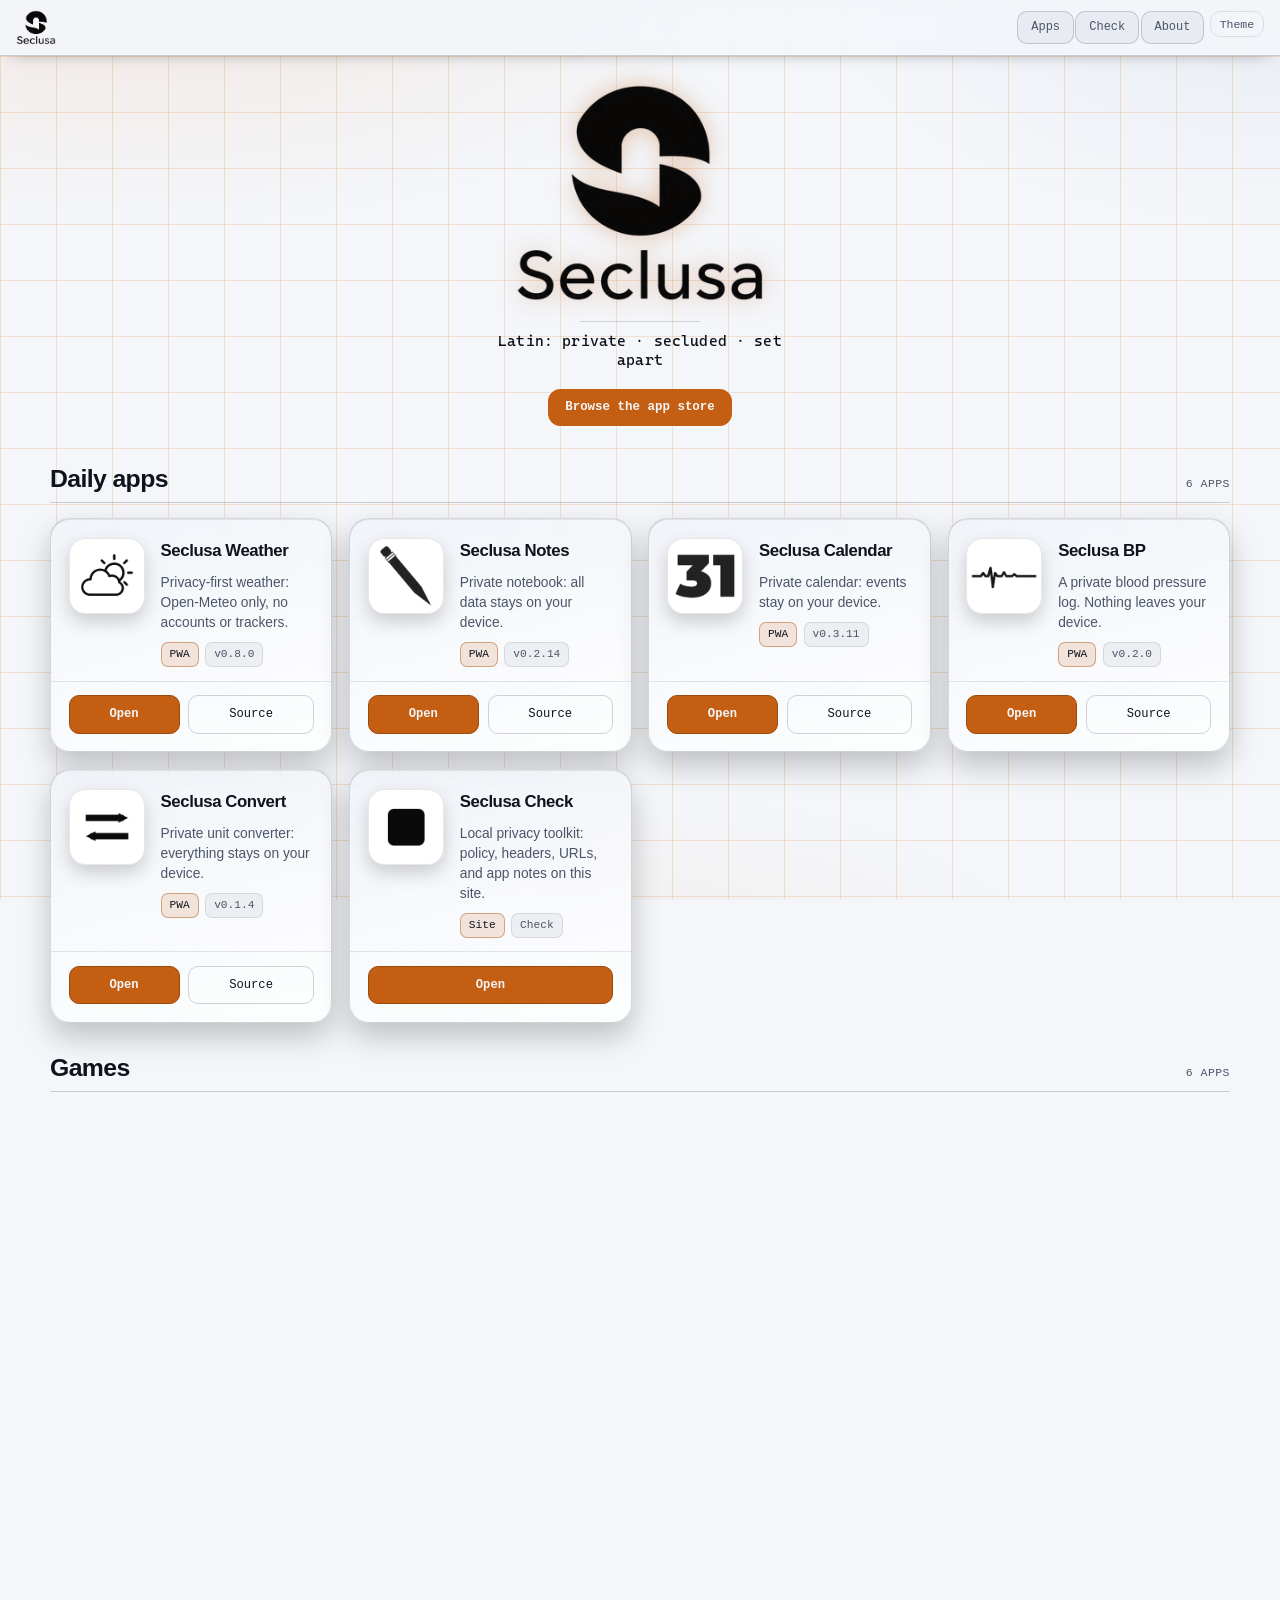
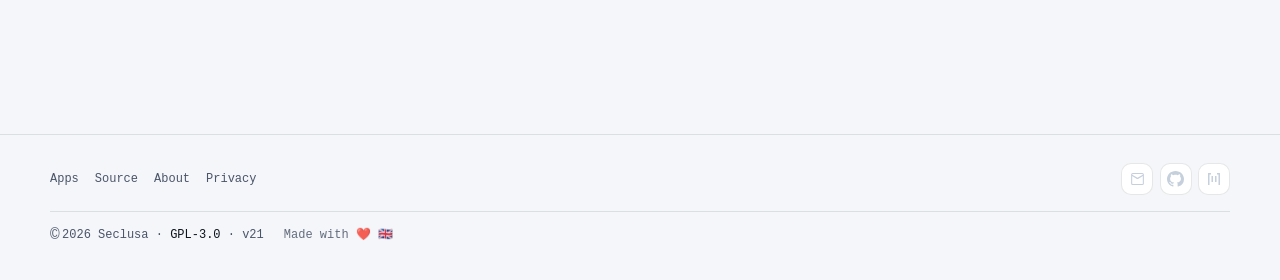
==== index.html @ 69f2e100 "Release 21: add Check toolkit page on the site. Co-authored-by: Cursor <cursoragent@cursor.com>" ====
<!DOCTYPE html>
<html lang="en">
<head>
  <meta charset="utf-8">
  <meta name="viewport" content="width=device-width, initial-scale=1, viewport-fit=cover">
  <meta name="description" content="Seclusa app store — privacy-first PWAs. No accounts, no tracking, open source.">
  <meta name="theme-color" content="#070b12">
  <meta name="apple-mobile-web-app-status-bar-style" content="black">
  <meta name="referrer" content="no-referrer">
  <meta http-equiv="Permissions-Policy" content="camera=(), microphone=(), geolocation=(), payment=(), usb=(), interest-cohort=()">
  <meta http-equiv="Content-Security-Policy" content="default-src 'self'; base-uri 'self'; form-action 'self'; object-src 'none'; img-src 'self'; font-src 'self'; style-src 'self'; script-src 'self'; worker-src 'self'; connect-src 'self'; manifest-src 'self'; upgrade-insecure-requests">
  <title>Seclusa | ambr3</title>
  <link rel="canonical" href="https://ambr3.github.io/site/">
  <meta property="og:type" content="website">
  <meta property="og:site_name" content="Seclusa">
  <meta property="og:title" content="Seclusa | ambr3">
  <meta property="og:description" content="Seclusa app store — privacy-first PWAs. No accounts, no tracking, open source.">
  <meta property="og:url" content="https://ambr3.github.io/site/">
  <meta property="og:image" content="https://ambr3.github.io/site/icons/social.png">
  <meta name="twitter:card" content="summary">
  <meta name="twitter:title" content="Seclusa | ambr3">
  <meta name="twitter:description" content="Seclusa app store — privacy-first PWAs. No accounts, no tracking, open source.">
  <meta name="twitter:image" content="https://ambr3.github.io/site/icons/social.png">
  <link rel="alternate" type="application/rss+xml" title="Seclusa releases" href="feed.xml">
  <link rel="icon" type="image/png" sizes="192x192" href="icons/icon-192.png?v=21">
  <link rel="apple-touch-icon" href="icons/apple-touch-icon.png?v=21">
  <script src="js/theme-boot.js?v=21"></script>
  <link rel="stylesheet" href="css/site.css?v=21">
</head>
<body data-site-v="21">
  <nav class="site-nav" aria-label="Primary">
    <a class="brand" href="./">
      <img class="brand-mark" src="icons/icon-192.png?v=21" width="40" height="40" alt="Seclusa">
    </a>
    <ul class="links">
      <li><a href="#apps">Apps</a></li>
      <li><a href="check/">Check</a></li>
      <li><a href="about/">About</a></li>
      <li class="theme-menu">
        <button type="button" class="theme-toggle" data-theme-toggle aria-expanded="false" aria-haspopup="dialog" aria-controls="theme-sheet">Theme</button>
        <div class="theme-sheet" id="theme-sheet" data-theme-sheet role="dialog" aria-label="Theme" hidden>
          <p class="theme-sheet__label">Mode</p>
          <div class="theme-sheet__row" role="radiogroup" aria-label="Colour mode">
            <button type="button" role="radio" data-theme-opt="system" aria-checked="false">System</button>
            <button type="button" role="radio" data-theme-opt="light" aria-checked="false">Light</button>
            <button type="button" role="radio" data-theme-opt="dark" aria-checked="false">Dark</button>
          </div>
        </div>
      </li>
    </ul>
  </nav>

  <main>
    <h1 class="visually-hidden">Seclusa</h1>
    <section class="hero hero--compact wrap" id="top">
      <div class="hero-copy">
        <div class="hero-brand-row">
          <img class="hero-lockup__icon reveal" src="icons/logo.png?v=21" width="288" height="234" alt="">
          <div class="hero-lockup__gloss">
            <hr class="hero-lockup__rule" aria-hidden="true">
            <p class="hero-lockup__tag">
              Latin:
              <span>private</span> · <span>secluded</span> · <span>set apart</span>
            </p>
          </div>
          <p class="hero-store-link"><a href="#apps">Browse the app store</a></p>
        </div>
      </div>
    </section>

    <section class="deck deck--apps wrap" aria-label="App store" id="apps">
      <div class="deck-col">
        <section class="app-cat" aria-labelledby="cat-daily">
          <div class="app-cat__head">
            <h3 class="app-cat__title" id="cat-daily">Daily apps</h3>
            <p class="app-cat__count">6 apps</p>
          </div>
          <div class="app-grid">
            <article class="app-tile">
              <div class="app-launch">
                <span class="app-icon app-icon--weather" aria-hidden="true"></span>
                <div class="app-copy">
                  <h2>Seclusa Weather</h2>
                  <p>Privacy-first weather: Open-Meteo only, no accounts or trackers.</p>
                  <div class="meta"><span>PWA</span><span>v0.8.0</span></div>
                </div>
              </div>
              <div class="app-store-actions">
                <a class="app-btn app-btn--primary" href="https://ambr3.github.io/weather/" rel="noopener noreferrer">Open</a>
                <a class="app-btn" href="https://github.com/ambr3/weather" rel="noopener noreferrer">Source</a>
              </div>
            </article>

            <article class="app-tile">
              <div class="app-launch">
                <span class="app-icon app-icon--notes" aria-hidden="true"></span>
                <div class="app-copy">
                  <h2>Seclusa Notes</h2>
                  <p>Private notebook: all data stays on your device.</p>
                  <div class="meta"><span>PWA</span><span>v0.2.14</span></div>
                </div>
              </div>
              <div class="app-store-actions">
                <a class="app-btn app-btn--primary" href="https://ambr3.github.io/notes/" rel="noopener noreferrer">Open</a>
                <a class="app-btn" href="https://github.com/ambr3/notes" rel="noopener noreferrer">Source</a>
              </div>
            </article>

            <article class="app-tile">
              <div class="app-launch">
                <span class="app-icon app-icon--calendar" aria-hidden="true"></span>
                <div class="app-copy">
                  <h2>Seclusa Calendar</h2>
                  <p>Private calendar: events stay on your device.</p>
                  <div class="meta"><span>PWA</span><span>v0.3.11</span></div>
                </div>
              </div>
              <div class="app-store-actions">
                <a class="app-btn app-btn--primary" href="https://ambr3.github.io/calendar/" rel="noopener noreferrer">Open</a>
                <a class="app-btn" href="https://github.com/ambr3/calendar" rel="noopener noreferrer">Source</a>
              </div>
            </article>

            <article class="app-tile">
              <div class="app-launch">
                <span class="app-icon app-icon--bp" aria-hidden="true"></span>
                <div class="app-copy">
                  <h2>Seclusa BP</h2>
                  <p>A private blood pressure log. Nothing leaves your device.</p>
                  <div class="meta"><span>PWA</span><span>v0.2.0</span></div>
                </div>
              </div>
              <div class="app-store-actions">
                <a class="app-btn app-btn--primary" href="https://ambr3.github.io/b-pressure/" rel="noopener noreferrer">Open</a>
                <a class="app-btn" href="https://github.com/ambr3/b-pressure" rel="noopener noreferrer">Source</a>
              </div>
            </article>

            <article class="app-tile">
              <div class="app-launch">
                <span class="app-icon app-icon--convert" aria-hidden="true"></span>
                <div class="app-copy">
                  <h2>Seclusa Convert</h2>
                  <p>Private unit converter: everything stays on your device.</p>
                  <div class="meta"><span>PWA</span><span>v0.1.4</span></div>
                </div>
              </div>
              <div class="app-store-actions">
                <a class="app-btn app-btn--primary" href="https://ambr3.github.io/unit-convert/" rel="noopener noreferrer">Open</a>
                <a class="app-btn" href="https://github.com/ambr3/unit-convert" rel="noopener noreferrer">Source</a>
              </div>
            </article>

            <article class="app-tile">
              <div class="app-launch">
                <span class="app-icon app-icon--privacy" aria-hidden="true"></span>
                <div class="app-copy">
                  <h2>Seclusa Check</h2>
                  <p>Local privacy toolkit: policy, headers, URLs, and app notes on this site.</p>
                  <div class="meta"><span>Site</span><span>Check</span></div>
                </div>
              </div>
              <div class="app-store-actions">
                <a class="app-btn app-btn--primary" href="check/">Open</a>
              </div>
            </article>
          </div>
        </section>

        <section class="app-cat" aria-labelledby="cat-games">
          <div class="app-cat__head">
            <h3 class="app-cat__title" id="cat-games">Games</h3>
            <p class="app-cat__count">6 apps</p>
          </div>
          <div class="app-grid">
            <article class="app-tile">
              <div class="app-launch">
                <span class="app-icon app-icon--blocks" aria-hidden="true"></span>
                <div class="app-copy">
                  <h2>Seclusa Blocks</h2>
                  <p>Falling-block puzzle. Scores stay on your device.</p>
                  <div class="meta"><span>PWA</span><span>v0.1.1</span></div>
                </div>
              </div>
              <div class="app-store-actions">
                <a class="app-btn app-btn--primary" href="https://ambr3.github.io/seclusa-blocks/" rel="noopener noreferrer">Open</a>
                <a class="app-btn" href="https://github.com/ambr3/seclusa-blocks" rel="noopener noreferrer">Source</a>
              </div>
            </article>

            <article class="app-tile">
              <div class="app-launch">
                <span class="app-icon app-icon--klondike" aria-hidden="true"></span>
                <div class="app-copy">
                  <h2>Seclusa Klondike</h2>
                  <p>Classic solitaire. The game stays on your device.</p>
                  <div class="meta"><span>PWA</span><span>v0.2.1</span></div>
                </div>
              </div>
              <div class="app-store-actions">
                <a class="app-btn app-btn--primary" href="https://ambr3.github.io/seclusa-klondike/" rel="noopener noreferrer">Open</a>
                <a class="app-btn" href="https://github.com/ambr3/seclusa-klondike" rel="noopener noreferrer">Source</a>
              </div>
            </article>

            <article class="app-tile">
              <div class="app-launch">
                <span class="app-icon app-icon--munch" aria-hidden="true"></span>
                <div class="app-copy">
                  <h2>Seclusa Munch</h2>
                  <p>Eat the maze. Keep clear of the four.</p>
                  <div class="meta"><span>PWA</span><span>v0.1.2</span></div>
                </div>
              </div>
              <div class="app-store-actions">
                <a class="app-btn app-btn--primary" href="https://ambr3.github.io/seclusa-munch/" rel="noopener noreferrer">Open</a>
                <a class="app-btn" href="https://github.com/ambr3/seclusa-munch" rel="noopener noreferrer">Source</a>
              </div>
            </article>

            <article class="app-tile">
              <div class="app-launch">
                <span class="app-icon app-icon--pyramid" aria-hidden="true"></span>
                <div class="app-copy">
                  <h2>Seclusa Pyramid</h2>
                  <p>Pair cards and clear the pyramid. Local only.</p>
                  <div class="meta"><span>PWA</span><span>v0.2.0</span></div>
                </div>
              </div>
              <div class="app-store-actions">
                <a class="app-btn app-btn--primary" href="https://ambr3.github.io/seclusa-pyramid/" rel="noopener noreferrer">Open</a>
                <a class="app-btn" href="https://github.com/ambr3/seclusa-pyramid" rel="noopener noreferrer">Source</a>
              </div>
            </article>

            <article class="app-tile">
              <div class="app-launch">
                <span class="app-icon app-icon--word-puzzle" aria-hidden="true"></span>
                <div class="app-copy">
                  <h2>Seclusa Word Puzzle</h2>
                  <p>Puzzle, Ladder, Scrabble, Guess, and Blanks. Offline on your device.</p>
                  <div class="meta"><span>PWA</span><span>v0.3.0</span></div>
                </div>
              </div>
              <div class="app-store-actions">
                <a class="app-btn app-btn--primary" href="https://ambr3.github.io/seclusa-word-puzzle/" rel="noopener noreferrer">Open</a>
                <a class="app-btn" href="https://github.com/ambr3/seclusa-word-puzzle" rel="noopener noreferrer">Source</a>
              </div>
            </article>

            <article class="app-tile">
              <div class="app-launch">
                <span class="app-icon app-icon--tds" aria-hidden="true"></span>
                <div class="app-copy">
                  <h2>Seclusa TDS</h2>
                  <p>Top-down sci-fi shooter. Salvage ship parts. Progress stays on your device.</p>
                  <div class="meta"><span>PWA</span><span>v0.1.65</span></div>
                </div>
              </div>
              <div class="app-store-actions">
                <a class="app-btn app-btn--primary" href="https://ambr3.github.io/seclusa-tds/" rel="noopener noreferrer">Open</a>
                <a class="app-btn" href="https://github.com/ambr3/seclusa-tds" rel="noopener noreferrer">Source</a>
              </div>
            </article>
          </div>
        </section>
      </div>
    </section>
  </main>

  <footer class="site-footer">
    <div class="foot-inner">
      <div class="foot-top">
        <nav class="foot-map" aria-label="Site">
          <a href="#apps">Apps</a>
          <a href="https://github.com/ambr3" rel="noopener noreferrer">Source</a>
          <a href="about/">About</a>
          <a href="privacy/">Privacy</a>
        </nav>
<div class="foot-social" aria-label="Profiles">
      <a class="foot-ico" href="mailto:ambr3@dav3.mailer.me" aria-label="Email" title="Email">
        <img src="icons/email.svg" alt="" width="20" height="20">
      </a>
      <a class="foot-ico" href="https://github.com/ambr3" rel="noopener noreferrer" aria-label="GitHub" title="GitHub">
        <img src="icons/github.svg" alt="" width="20" height="20">
      </a>
      <a class="foot-ico" href="https://matrix.to/#/@solair3:matrix.org" rel="noopener noreferrer" aria-label="Matrix" title="Matrix">
        <img src="icons/matrix.svg" alt="" width="20" height="20">
      </a>
    </div>
      </div>
      <div class="foot-bottom">
        <p class="foot-legal"><span class="foot-legal__mark" aria-hidden="true">©</span><span class="foot-legal__text">2026 Seclusa · <a href="COPYING.txt">GPL-3.0</a> · <span class="foot-ver">v21</span></span></p>
        <p class="foot-credit">Made with ❤️ 🇬🇧</p>
      </div>
    </div>
  </footer>
  <script src="js/site.js?v=21"></script>
</body>
</html>
---- css/site.css ----
@font-face {
  font-family: "Seclusa Mono";
  src: url("../fonts/CascadiaMono.ttf") format("truetype");
  font-weight: 400 600;
  font-style: normal;
  font-display: swap;
}

:root,
html[data-theme="dark"] {
  color-scheme: dark;
  --ink: #070b12;
  --ink-2: #0c1220;
  --ink-3: #141c2e;
  --panel: #101827;
  --panel-2: #172033;
  --fog: #8fa0b8;
  --paper: #c9d4e6;
  --teal: #ffffff;
  --teal-dim: #e8eef8;
  --accent: #e08a3c;
  --accent-dim: #c4732a;
  --teal-glow: rgba(224, 138, 60, 0.12);
  --link: #ffffff;
  --line: rgba(139, 155, 180, 0.2);
  --line-strong: rgba(139, 155, 180, 0.32);
  --amber: #e6a35c;
  --danger: #f87171;
  --display: "Segoe UI", "Helvetica Neue", sans-serif;
  --body: "Segoe UI", "Helvetica Neue", sans-serif;
  --mono: ui-monospace, "Cascadia Code", "SF Mono", Menlo, Consolas, monospace;
  --nav-h: 56px;
  --max: 1180px;
  --ease: cubic-bezier(0.22, 1, 0.36, 1);
  --radius: 10px;
  --nav-bg: rgba(7, 11, 18, 0.88);
  --grid-line: rgba(224, 138, 60, 0.14);
  --grid-glow: rgba(224, 138, 60, 0.22);
  --icon-tile: #0a0a0a;
  --icon-ink: #ffffff;
}

html[data-theme="light"] {
  color-scheme: light;
  --ink: #f4f6fa;
  --ink-2: #e9eef6;
  --ink-3: #dde4ef;
  --panel: #ffffff;
  --panel-2: #f0f3f9;
  --fog: #4b5568;
  --paper: #0f141c;
  --teal: #0f141c;
  --teal-dim: #1a2332;
  --accent: #c45e12;
  --accent-dim: #9a4a0c;
  --teal-glow: rgba(196, 94, 18, 0.1);
  --link: #0f141c;
  --line: rgba(15, 20, 28, 0.1);
  --line-strong: rgba(15, 20, 28, 0.18);
  --amber: #b45309;
  --nav-bg: rgba(244, 246, 250, 0.92);
  --grid-line: rgba(224, 138, 60, 0.22);
  --grid-glow: rgba(224, 138, 60, 0.14);
  --icon-tile: #ffffff;
  --icon-ink: #0a0a0a;
}

*,
*::before,
*::after {
  box-sizing: border-box;
}

html {
  scroll-behavior: smooth;
  overflow-x: clip;
  -webkit-text-size-adjust: 100%;
  text-size-adjust: 100%;
}

body {
  margin: 0;
  min-height: 100vh;
  max-width: 100%;
  overflow-x: clip;
  font-family: var(--body);
  font-size: 1rem;
  line-height: 1.55;
  color: var(--paper);
  background: var(--ink);
  -webkit-font-smoothing: antialiased;
}

body::before {
  content: "";
  position: fixed;
  inset: 0;
  z-index: -2;
  background:
    linear-gradient(var(--grid-line) 1px, transparent 1px),
    linear-gradient(90deg, var(--grid-line) 1px, transparent 1px),
    radial-gradient(ellipse 90% 55% at 10% -5%, var(--grid-glow), transparent 55%),
    radial-gradient(ellipse 70% 50% at 100% 0%, rgba(139, 155, 180, 0.1), transparent 50%),
    radial-gradient(ellipse 60% 40% at 50% 110%, rgba(224, 138, 60, 0.08), transparent 55%),
    var(--ink);
  background-size: 56px 56px, 56px 56px, auto, auto, auto, auto;
  animation: grid-drift 28s linear infinite;
}

@keyframes grid-drift {
  from { background-position: 0 0, 0 0, 0 0, 0 0, 0 0, 0 0; }
  to { background-position: 56px 56px, 56px 56px, 0 0, 0 0, 0 0, 0 0; }
}

@media (prefers-reduced-motion: reduce) {
  body::before {
    animation: none;
  }
}

a {
  color: var(--link);
  text-decoration: none;
}

a:hover {
  color: var(--teal-dim);
  text-decoration: underline;
  text-underline-offset: 3px;
}

a:focus-visible,
.site-nav .brand:focus-visible {
  outline: 2px solid rgba(242, 196, 154, 0.65);
  outline-offset: 3px;
}

img {
  max-width: 100%;
  display: block;
}

code {
  font-family: var(--mono);
}

.site-nav {
  position: sticky;
  top: 0;
  z-index: 40;
  min-height: var(--nav-h);
  height: auto;
  display: flex;
  align-items: center;
  justify-content: space-between;
  gap: 0.5rem 1rem;
  flex-wrap: wrap;
  padding: 0.55rem 1rem;
  background: var(--nav-bg);
  /* A stronger bottom edge separates the sticky bar from page content as it
     scrolls under, which a plain background tint alone does not achieve. */
  border-bottom: 1px solid var(--line-strong);
  box-shadow: 0 6px 18px -12px rgba(0, 0, 0, 0.55);
  backdrop-filter: blur(10px);
  transition: padding 0.22s var(--ease), min-height 0.22s var(--ease);
}

.site-nav.is-compact {
  padding: 0.35rem 1rem;
  min-height: 2.75rem;
}

.site-nav .brand-mark {
  transition: width 0.22s var(--ease), height 0.22s var(--ease);
}

.site-nav.is-compact .brand-mark {
  width: 1.85rem;
  height: auto;
}

.site-nav .brand {
  display: inline-flex;
  align-items: center;
  text-decoration: none;
  flex: 0 0 auto;
  line-height: 0;
}

.site-nav .brand-mark,
.hero-lockup__icon {
  border-radius: 0;
  background: transparent;
  box-shadow: none;
}

.site-nav .brand-mark {
  width: 2.5rem;
  /* The icon is transparent now and slightly wider than tall (108x95), so a
     fixed square height would squash it. Auto height keeps the aspect ratio;
     flex-start keeps the mark aligned to the top of the nav row. */
  height: auto;
  flex: 0 0 auto;
  display: block;
}

/* Icon colour follows the theme: the artwork is dark, so dark mode inverts it.

   The home logo additionally carries an orange glow, held in --logo-glow so
   each theme only sets that one value. It is composed here rather than in the
   nav and tile rules because a filter list may not mix `none` with other
   functions: `invert(1) none` is invalid and the whole declaration is dropped,
   which is how the nav mark lost its invert. Elements without --logo-glow get
   the plain form instead. */
html[data-theme="dark"] .site-nav .brand-mark {
  filter: invert(1);
}

html[data-theme="dark"] .hero-lockup__icon {
  filter: invert(1) var(--logo-glow);
}

html[data-theme="light"] .site-nav .brand-mark {
  filter: none;
}

html[data-theme="light"] .hero-lockup__icon {
  filter: var(--logo-glow);
}

@media (prefers-color-scheme: dark) {
  html:not([data-theme="light"]) .site-nav .brand-mark {
    filter: invert(1);
  }

  html:not([data-theme="light"]) .hero-lockup__icon {
    filter: invert(1) var(--logo-glow);
  }
}

@media (prefers-color-scheme: light) {
  html:not([data-theme="dark"]) .site-nav .brand-mark {
    filter: none;
  }

  html:not([data-theme="dark"]) .hero-lockup__icon {
    filter: var(--logo-glow);
  }
}

.site-nav .brand:hover {
  text-decoration: none;
  opacity: 1;
}

html[data-theme="dark"] .site-nav .brand:hover .brand-mark {
  filter: invert(1) drop-shadow(0 0 16px rgba(224, 138, 60, 0.45));
}

html[data-theme="light"] .site-nav .brand:hover .brand-mark {
  filter: drop-shadow(0 0 12px rgba(196, 94, 18, 0.35));
}

@media (prefers-color-scheme: dark) {
  html:not([data-theme="light"]) .site-nav .brand:hover .brand-mark {
    filter: invert(1) drop-shadow(0 0 16px rgba(224, 138, 60, 0.45));
  }
}

@media (prefers-color-scheme: light) {
  html:not([data-theme="dark"]) .site-nav .brand:hover .brand-mark {
    filter: drop-shadow(0 0 12px rgba(196, 94, 18, 0.35));
  }
}

.site-nav .links {
  display: flex;
  flex-wrap: wrap;
  justify-content: flex-end;
  gap: 0.1rem;
  list-style: none;
  margin: 0;
  padding: 0;
  min-width: 0;
  max-width: 100%;
  flex: 1 1 auto;
}

.site-nav .links li {
  flex: 0 0 auto;
  min-width: 0;
}

.site-nav .links a {
  display: block;
  padding: 0.4rem 0.8rem;
  color: var(--fog);
  font-family: var(--mono);
  font-size: 0.75rem;
  font-weight: 500;
  border-radius: var(--radius);
  /* A visible edge makes each link read as a button rather than loose text.
     --line is theme-aware, so this needs no light/dark override. */
  border: 1px solid var(--line-strong);
  background: color-mix(in srgb, var(--fog) 6%, transparent);
  text-decoration: none;
  transition: color 0.15s var(--ease), background 0.15s var(--ease),
    border-color 0.15s var(--ease), transform 0.15s var(--ease);
  white-space: nowrap;
}

.site-nav .links a:hover,
.site-nav .links a:focus-visible,
.site-nav .links a[aria-current="page"] {
  color: var(--teal);
  background: var(--teal-glow);
  border-color: color-mix(in srgb, var(--teal) 55%, transparent);
  text-decoration: none;
}

/* Lift on hover only — a resting nav should not look interactive everywhere. */
.site-nav .links a:hover {
  transform: translateY(-1px);
}

.offline-main {
  padding: 3rem 0;
}

.wrap {
  width: min(100% - 2rem, var(--max));
  margin-inline: auto;
}

.site-footer {
  margin-top: 4rem;
  padding: 1.75rem 1.25rem 2.25rem;
  border-top: 1px solid var(--line);
  color: var(--fog);
  font-family: var(--mono);
  font-size: 0.75rem;
  line-height: 1.5;
}

.site-footer .foot-inner {
  width: min(100%, var(--max));
  margin-inline: auto;
  display: flex;
  flex-direction: column;
  gap: 1rem;
}

.site-footer .foot-top {
  display: flex;
  flex-wrap: wrap;
  align-items: center;
  justify-content: space-between;
  gap: 0.85rem 1.25rem;
}

.site-footer .foot-map {
  display: flex;
  flex-wrap: wrap;
  align-items: center;
  gap: 0.15rem 1rem;
  min-width: 0;
}

.site-footer .foot-bottom {
  display: flex;
  flex-wrap: wrap;
  align-items: baseline;
  gap: 0.35rem 1.25rem;
  padding-top: 0.85rem;
  border-top: 1px solid var(--line);
}

.site-footer .foot-legal,
.site-footer .foot-credit {
  margin: 0;
  min-width: 0;
}

.site-footer .foot-credit {
  opacity: 0.85;
}

/* The copyright symbol reads as part of the text at the same size, so it is
   scaled up and nudged to sit on the line rather than below it. */
.site-footer .foot-legal__mark {
  font-size: 1.35em;
  line-height: 0;
  vertical-align: -0.08em;
  margin-right: 0.15rem;
  opacity: 0.9;
}

.site-footer .foot-legal__text {
  white-space: nowrap;
}

.site-footer .foot-map a,
.site-footer .foot-credit a {
  color: inherit;
  text-decoration: none;
}

.site-footer .foot-map a:hover,
.site-footer .foot-credit a:hover {
  color: var(--paper);
}

.foot-social {
  display: flex;
  flex-wrap: nowrap;
  align-items: center;
  gap: 0.4rem;
  margin: 0;
}

.foot-ico {
  display: inline-flex;
  align-items: center;
  justify-content: center;
  flex: 0 0 auto;
  width: 2rem;
  height: 2rem;
  color: var(--fog);
  border: 1px solid var(--line);
  border-radius: var(--radius);
  background: var(--panel);
  transition: color 0.15s ease, border-color 0.15s ease, background 0.15s ease;
}

.foot-ico:hover {
  color: var(--teal);
  border-color: var(--line-strong);
  background: var(--teal-glow);
}

.foot-ico img,
.foot-ico svg {
  width: 1.05rem;
  height: 1.05rem;
  display: block;
}

@media (max-width: 640px) {
  .site-footer {
    padding: 1.5rem 1rem 2rem;
  }
  .site-footer .foot-top {
    flex-direction: column;
    align-items: flex-start;
  }
}

/* ----- Home ----- */
.hero {
  display: block;
  padding: 1.5rem 0 1.25rem;
  position: relative;
  min-width: 0;
  min-height: 0;
  overflow-x: clip;
}

.hero--compact {
  padding: 1.5rem 0 1.25rem;
}

.hero-copy {
  min-width: 0;
  max-width: 100%;
  display: flex;
  flex-direction: column;
  align-items: center;
  text-align: center;
}

.hero-brand-row {
  display: flex;
  flex-direction: column;
  align-items: center;
  justify-content: center;
  gap: 0.85rem;
  margin: 0 auto;
  min-width: 0;
  width: 100%;
  max-width: 28rem;
}

.hero-lockup__gloss {
  display: flex;
  flex-direction: column;
  align-items: center;
  gap: 0.4rem;
  width: 100%;
  max-width: 36ch;
}

.hero-lockup__icon {
  flex: 0 0 auto;
  width: clamp(11rem, 42vw, 16rem);
  height: auto;
  display: block;
  margin: 0 auto;
  --logo-glow: drop-shadow(0 0 16px rgba(224, 138, 60, 0.45));
}

.hero-lockup__tag {
  margin: 0;
  text-align: center;
  max-width: 36ch;
}

.hero-store-link {
  margin: 0.15rem 0 0;
  text-align: center;
}

@media (min-width: 768px) {
  .hero,
  .hero--compact {
    padding: 1.75rem 0 1.5rem;
  }

  .hero-brand-row {
    gap: 1rem;
  }

  .hero-lockup__icon {
    width: clamp(12rem, 22vw, 15.5rem);
  }
}

html[data-theme="light"] .hero-lockup__icon {
  --logo-glow: drop-shadow(0 0 12px rgba(196, 94, 18, 0.35));
}

@media (prefers-color-scheme: light) {
  html:not([data-theme="dark"]) .hero-lockup__icon {
    --logo-glow: drop-shadow(0 0 12px rgba(196, 94, 18, 0.35));
  }
}

.hero-lockup__rule {
  width: min(7.5rem, 42%);
  height: 0;
  margin: 0.2rem auto 0.15rem;
  border: 0;
  border-top: 1px solid rgba(255, 255, 255, 0.22);
  transition: border-color 0.25s var(--ease), box-shadow 0.25s var(--ease),
    width 0.25s var(--ease);
}

.hero-brand-row:hover .hero-lockup__rule,
.hero-lockup__gloss:hover .hero-lockup__rule {
  border-top-color: rgba(224, 138, 60, 0.7);
  box-shadow: 0 0 12px rgba(224, 138, 60, 0.45);
  width: min(9rem, 52%);
}

html[data-theme="light"] .hero-lockup__rule {
  border-top-color: rgba(15, 20, 28, 0.16);
}

html[data-theme="light"] .hero-brand-row:hover .hero-lockup__rule,
html[data-theme="light"] .hero-lockup__gloss:hover .hero-lockup__rule {
  border-top-color: rgba(196, 94, 18, 0.65);
  box-shadow: 0 0 10px rgba(196, 94, 18, 0.35);
}

@media (prefers-color-scheme: light) {
  html:not([data-theme="dark"]) .hero-lockup__rule {
    border-top-color: rgba(15, 20, 28, 0.16);
  }
  html:not([data-theme="dark"]) .hero-brand-row:hover .hero-lockup__rule,
  html:not([data-theme="dark"]) .hero-lockup__gloss:hover .hero-lockup__rule {
    border-top-color: rgba(196, 94, 18, 0.65);
    box-shadow: 0 0 10px rgba(196, 94, 18, 0.35);
  }
}

.hero-lockup__icon {
  animation: logo-breathe 5.5s ease-in-out infinite;
}

@keyframes logo-breathe {
  0%,
  100% {
    opacity: 1;
  }
  50% {
    opacity: 0.78;
  }
}

@media (prefers-reduced-motion: reduce) {
  .hero-lockup__icon {
    animation: none;
  }
}

.hero-lockup__tag {
  margin: 0;
  max-width: 42ch;
  font-family: "Seclusa Mono", "Cascadia Mono", ui-monospace, Menlo, Consolas, monospace;
  font-size: clamp(0.72rem, 1.8vw, 0.92rem);
  font-weight: 400;
  letter-spacing: 0.01em;
  color: var(--teal);
  line-height: 1.35;
}

/* The Latin gloss lights up once as the page loads, word by word. Delays are
   staggered with nth-child so no script is needed, and the glow is themed the
   same way the logo's is. */
.hero-lockup__tag span {
  --word-glow-blur: 14px;
  --word-glow-tint: rgba(224, 138, 60, 0.55);
  animation: word-glow 1.5s var(--ease) both;
}

.hero-lockup__tag span:nth-child(1) {
  animation-delay: 1.1s;
}

.hero-lockup__tag span:nth-child(2) {
  animation-delay: 1.3s;
}

.hero-lockup__tag span:nth-child(3) {
  animation-delay: 1.5s;
}

html[data-theme="light"] .hero-lockup__tag span {
  --word-glow-blur: 10px;
  --word-glow-tint: rgba(196, 94, 18, 0.4);
}

@media (prefers-color-scheme: light) {
  html:not([data-theme="dark"]) .hero-lockup__tag span {
    --word-glow-blur: 10px;
    --word-glow-tint: rgba(196, 94, 18, 0.4);
  }
}

@keyframes word-glow {
  0%,
  100% {
    color: var(--teal);
    text-shadow: none;
  }
  40% {
    color: var(--accent);
    text-shadow: 0 0 var(--word-glow-blur) var(--word-glow-tint);
  }
}

@media (prefers-reduced-motion: reduce) {
  .hero-lockup__tag span {
    animation: none;
  }
}

.visually-hidden {
  position: absolute !important;
  width: 1px !important;
  height: 1px !important;
  padding: 0 !important;
  margin: -1px !important;
  overflow: hidden !important;
  clip: rect(0, 0, 0, 0) !important;
  clip-path: inset(50%) !important;
  white-space: nowrap !important;
  border: 0 !important;
}

.hero-store-link a {
  display: inline-flex;
  align-items: center;
  gap: 0.35rem;
  padding: 0.5rem 1rem;
  border: 1px solid var(--accent);
  border-radius: 12px;
  background: var(--accent);
  color: var(--ink);
  font-family: var(--mono);
  font-size: 0.78rem;
  font-weight: 600;
  text-decoration: none;
  transition: filter 0.15s var(--ease), transform 0.15s var(--ease);
}

.hero-store-link a:hover {
  filter: brightness(1.08);
  text-decoration: none;
  color: var(--ink);
  transform: translateY(-1px);
}

.theme-toggle {
  display: inline-flex;
  align-items: center;
  justify-content: center;
  margin-left: 0.25rem;
  padding: 0.35rem 0.55rem;
  border: 1px solid var(--line);
  border-radius: var(--radius);
  background: transparent;
  color: var(--fog);
  font-family: var(--mono);
  font-size: 0.72rem;
  cursor: pointer;
}

.theme-toggle:hover {
  color: var(--teal);
  border-color: var(--line-strong);
  background: var(--teal-glow);
}

.theme-menu {
  position: relative;
}

.theme-sheet {
  position: absolute;
  top: calc(100% + 0.4rem);
  right: 0;
  z-index: 50;
  min-width: 14rem;
  padding: 0.75rem;
  border: 1px solid var(--line-strong);
  border-radius: var(--radius);
  background: var(--panel);
  box-shadow: 0 16px 40px rgba(0, 0, 0, 0.28);
}

.theme-sheet[hidden] {
  display: none;
}

.theme-sheet__label {
  margin: 0 0 0.45rem;
  font-family: var(--mono);
  font-size: 0.68rem;
  letter-spacing: 0.06em;
  text-transform: uppercase;
  color: var(--fog);
}

.theme-sheet__row {
  display: flex;
  gap: 0.35rem;
}

.theme-sheet__row button {
  flex: 1 1 0;
  padding: 0.35rem 0.4rem;
  border: 1px solid var(--line);
  border-radius: var(--radius);
  background: transparent;
  color: var(--fog);
  font-family: var(--mono);
  font-size: 0.72rem;
  cursor: pointer;
}

.theme-sheet__row button[aria-checked="true"] {
  color: var(--paper);
  border-color: var(--accent);
  background: var(--teal-glow);
}

.hero--compact h1:not(.visually-hidden) {
  font-size: clamp(1.35rem, 3.2vw, 1.85rem);
  max-width: 22ch;
}

.hero h1 {
  font-family: var(--display);
  font-weight: 400;
  font-size: clamp(1.15rem, 2.6vw, 1.45rem);
  letter-spacing: -0.02em;
  line-height: 1.4;
  margin: 0 0 0.65rem;
  max-width: 28ch;
  color: var(--paper);
}

.hero .lede {
  margin: 0 0 1.15rem;
  max-width: 42ch;
  color: var(--fog);
  font-family: var(--mono);
  font-size: 0.86rem;
  line-height: 1.6;
  letter-spacing: 0.01em;
}

/* Apps + source catalog at top */
.deck {
  display: grid;
  grid-template-columns: 1fr;
  gap: 2.5rem;
  padding: 0.5rem 0 2rem;
}

@media (min-width: 980px) {
  .deck {
    grid-template-columns: 1.15fr 0.85fr;
    gap: 1.75rem;
    align-items: start;
  }
}

.deck-col {
  min-width: 0;
}

.deck-head {
  margin-bottom: 1rem;
}

.deck-head .label {
  font-family: var(--mono);
  font-size: 0.72rem;
  color: var(--teal);
  margin: 0 0 0.35rem;
  letter-spacing: 0.06em;
  text-transform: uppercase;
}

.deck-head h2 {
  font-family: var(--display);
  font-size: clamp(1.45rem, 2.8vw, 1.95rem);
  letter-spacing: -0.03em;
  margin: 0 0 0.4rem;
}

.deck-head .sub {
  margin: 0;
  color: var(--fog);
  font-family: var(--mono);
  font-size: 0.82rem;
  max-width: 46ch;
}

.deck #apps .app-grid {
  padding-bottom: 0;
}

.app-cat {
  margin-top: 1.85rem;
}

.app-cat:first-of-type {
  margin-top: 0.35rem;
}

.app-cat__head {
  display: flex;
  align-items: baseline;
  justify-content: space-between;
  gap: 0.75rem 1rem;
  margin: 0 0 0.95rem;
  padding-bottom: 0.55rem;
  border-bottom: 1px solid var(--line-strong);
}

.app-cat__title {
  margin: 0;
  font-family: var(--display);
  font-size: clamp(1.2rem, 2.6vw, 1.55rem);
  font-weight: 600;
  letter-spacing: -0.025em;
  line-height: 1.2;
  color: var(--paper);
}

.app-cat__count {
  margin: 0;
  color: var(--fog);
  font-family: var(--mono);
  font-size: 0.72rem;
  letter-spacing: 0.04em;
  text-transform: uppercase;
  white-space: nowrap;
}

.app-cat .app-grid {
  padding-bottom: 0;
}

.app-btn {
  display: inline-block;
  padding: 0.45rem 0.9rem;
  border: 1px solid var(--line-strong);
  border-radius: 8px;
  background: transparent;
  color: var(--paper);
  font-family: var(--mono);
  font-size: 0.76rem;
  text-decoration: none;
  transition: border-color 0.15s var(--ease), background 0.15s var(--ease);
}

.app-btn:hover {
  border-color: var(--accent);
  text-decoration: none;
}

.app-btn--primary {
  background: var(--accent);
  border-color: var(--accent-dim);
  color: var(--ink);
  font-weight: 600;
}

.app-btn--primary:hover { filter: brightness(1.08); }

.app-btn--soon {
  flex: 1 1 auto;
  text-align: center;
  cursor: default;
  opacity: 0.72;
  border-style: dashed;
  color: var(--fog);
  pointer-events: none;
}

.app-btn--soon:hover {
  border-color: var(--line);
  background: transparent;
  filter: none;
}

.app-tile--soon {
  opacity: 0.92;
}

.app-btn--leaving {
  flex: 0 1 auto;
  text-align: center;
  cursor: default;
  opacity: 0.85;
  border-style: dashed;
  color: var(--fog);
  pointer-events: none;
}

.app-btn--leaving:hover {
  border-color: var(--line);
  background: transparent;
  filter: none;
}

.app-tile--leaving {
  opacity: 0.96;
}

/* About: one outline around the whole page.

   The per-section windows went earlier because three of them made a page of
   prose look like a stack of dialogs. This is the same idea done once: a single
   rounded edge to say "this is one piece of writing". Nothing behind it, so the
   grid background still shows through. */
.about-frame {
  /* Matches .wrap's gutter arithmetic, then caps the measure so a long line
     on a wide screen stays readable. */
  width: min(100% - 2rem, 58rem);
  margin-inline: auto;
  padding: 2.25rem 2.5rem 2.5rem;
  /* --line-strong, not --line: at this size a hairline outline reads as an
     accident rather than a frame. */
  border: 2px solid var(--line-strong);
  border-radius: 28px;
  background: transparent;
}

.about-body { max-width: none; }

.about-frame > .about-section:first-child > h2 { margin-top: 0; }

@media (max-width: 640px) {
  .about-frame {
    width: calc(100% - 1rem);
    padding: 1.5rem 1.15rem 1.75rem;
    border-radius: 20px;
  }
}

html[data-theme="light"] .about-frame {
  border-color: var(--line);
  background: transparent;
}

.foot-ver {
  color: var(--fog);
}

.reveal {
  opacity: 1;
  transform: none;
}

html.js .reveal {
  opacity: 0;
  transform: translateY(14px);
  animation: rise 0.7s var(--ease) forwards;
}
.reveal[data-reveal-i="0"] { animation-delay: 0.05s; }
.reveal[data-reveal-i="1"] { animation-delay: 0.17s; }
.reveal[data-reveal-i="2"] { animation-delay: 0.29s; }
.reveal[data-reveal-i="3"] { animation-delay: 0.41s; }
.reveal[data-reveal-i="4"] { animation-delay: 0.53s; }
.reveal[data-reveal-i="5"] { animation-delay: 0.65s; }
.reveal[data-reveal-i="6"] { animation-delay: 0.77s; }
.reveal[data-reveal-i="7"] { animation-delay: 0.89s; }
.reveal[data-reveal-i="8"] { animation-delay: 1.01s; }
.reveal[data-reveal-i="9"] { animation-delay: 1.13s; }
.reveal[data-reveal-i="10"] { animation-delay: 1.25s; }
.reveal[data-reveal-i="11"] { animation-delay: 1.37s; }
html.js .reveal.reveal--static,
.reveal.reveal--static {
  opacity: 1;
  transform: none;
  animation: none;
}
@media (prefers-reduced-motion: reduce) {
  .reveal,
  html.js .reveal {
    opacity: 1;
    transform: none;
    animation: none;
  }
}

@keyframes rise {
  to {
    opacity: 1;
    transform: translateY(0);
  }
}

.section {
  padding: 3rem 0 1rem;
}

.section--flush {
  padding-top: 0.35rem;
}

.section .label {
  font-family: var(--mono);
  font-size: 0.72rem;
  color: var(--teal);
  margin: 0 0 0.4rem;
  letter-spacing: 0.04em;
  text-transform: uppercase;
}

.section h2 {
  font-family: var(--display);
  font-size: clamp(1.35rem, 2.5vw, 1.75rem);
  letter-spacing: -0.03em;
  margin: 0 0 0.5rem;
}

.section .sub {
  color: var(--fog);
  margin: 0 0 1.5rem;
  max-width: 42ch;
  font-family: var(--mono);
  font-size: 0.82rem;
}

.about-section {
  /* var(--paper), not a fixed blue-grey. The frame is transparent, so this
     text sits directly on the page background and has to flip with the theme
     the way everything else on the page does. */
  color: var(--paper);
  font-family: system-ui, "Segoe UI", "Helvetica Neue", sans-serif;
  font-weight: 400;
  font-size: 0.98rem;
  line-height: 1.72;
  letter-spacing: 0.01em;
}

.about-section + .about-section {
  margin-top: 2.75rem;
  padding-top: 2.25rem;
  border-top: 1px solid var(--line);
}

.about-section h2 {
  margin: 0 0 1.1rem;
  font-family: var(--display);
  font-size: clamp(1.3rem, 2.6vw, 1.7rem);
  font-weight: 600;
  letter-spacing: -0.025em;
  line-height: 1.2;
  color: var(--paper);
}

.about-section h2::before {
  content: "// ";
  font-family: var(--mono);
  font-size: 0.72em;
  font-weight: 400;
  color: var(--amber);
  letter-spacing: 0.04em;
  vertical-align: 0.12em;
}

.about-section p {
  margin: 0 0 0.85rem;
  font-family: inherit;
  font-size: inherit;
  line-height: inherit;
}

.about-section p:last-child,
.about-section ul:last-child {
  margin-bottom: 0;
}

.about-section h3 {
  margin: 0 0 0.7rem;
  font-family: var(--mono);
  font-size: 0.68rem;
  font-weight: 600;
  color: var(--amber);
  letter-spacing: 0.06em;
  text-transform: uppercase;
  opacity: 0.92;
}

.about-section > p:first-child + h3 {
  margin-top: 1rem;
}

.about-section ul {
  margin: 0 0 1rem;
  padding-left: 1.15rem;
}

.about-section li {
  margin: 0 0 0.35rem;
}

.about-section strong {
  color: var(--paper);
  font-weight: 600;
}

.about-section em {
  font-family: inherit;
  font-style: italic;
}

.about-section:first-child > p:first-child em {
  font-family: inherit;
  font-style: italic;
  font-weight: 400;
  opacity: 0.92;
}

.about-section a {
  color: var(--link);
  text-decoration: underline;
  text-underline-offset: 3px;
}

.about-section a:hover {
  color: var(--paper);
}

.about-sources {
  margin-top: 0.35rem;
}

.about-sources li {
  margin-bottom: 0.45rem;
}

.source-browse {
  margin: 1.4rem 0 0;
  font-family: var(--mono);
  font-size: 0.82rem;
}

.source-browse a {
  color: var(--fog);
  text-decoration: none;
  border-bottom: 1px solid transparent;
  transition: color 0.2s var(--ease), border-color 0.2s var(--ease);
}

.source-browse a:hover {
  color: var(--link);
  border-bottom-color: rgba(242, 196, 154, 0.45);
  text-decoration: none;
}

@media (prefers-reduced-motion: reduce) {
  .about-section {
    opacity: 1;
    transform: none;
    transition: box-shadow 0.35s var(--ease), border-color 0.35s var(--ease), background 0.35s var(--ease);
  }
}

#apps,
#about,
#source,
#activity {
  scroll-margin-top: calc(var(--nav-h) + 0.75rem);
}

/* ----- Apps / pages ----- */
.page-head {
  padding: 2.25rem 0 1.25rem;
}

.page-head .label {
  font-family: var(--mono);
  font-size: 0.72rem;
  color: var(--teal);
  margin: 0 0 0.4rem;
  letter-spacing: 0.04em;
  text-transform: uppercase;
}

.page-head h1 {
  font-family: var(--display);
  font-size: clamp(1.75rem, 4vw, 2.4rem);
  letter-spacing: -0.035em;
  margin: 0 0 0.45rem;
}

.page-head p {
  margin: 0;
  color: var(--fog);
  max-width: 48ch;
  font-family: var(--mono);
  font-size: 0.82rem;
}

.privacy-updated {
  margin: 0.65rem 0 0 !important;
  color: var(--fog);
  font-family: var(--mono);
  font-size: 0.72rem;
  opacity: 0.85;
}

.app-grid {
  display: grid;
  grid-template-columns: repeat(auto-fill, minmax(280px, 1fr));
  gap: 1.05rem;
  padding-bottom: 2rem;
  align-items: stretch;
}

.app-tile[data-in-i="0"] { --in-i: 0; }
.app-tile[data-in-i="1"] { --in-i: 1; }
.app-tile[data-in-i="2"] { --in-i: 2; }
.app-tile[data-in-i="3"] { --in-i: 3; }
.app-tile[data-in-i="4"] { --in-i: 4; }
.app-tile[data-in-i="5"] { --in-i: 5; }
.app-tile[data-in-i="6"] { --in-i: 6; }
.app-tile[data-in-i="7"] { --in-i: 7; }
.app-tile {
  --in-i: 0;
  --tile-border: color-mix(in srgb, var(--line-strong) 88%, transparent);
  --tile-bg: linear-gradient(
    165deg,
    color-mix(in srgb, var(--panel-2) 78%, transparent) 0%,
    color-mix(in srgb, var(--panel) 92%, transparent) 100%
  );
  --tile-bg-hover: linear-gradient(
    165deg,
    color-mix(in srgb, var(--panel-2) 92%, var(--accent) 8%) 0%,
    color-mix(in srgb, var(--panel) 96%, transparent) 100%
  );
  --tile-shadow:
    0 1px 0 color-mix(in srgb, var(--paper) 8%, transparent) inset,
    0 14px 30px rgba(0, 0, 0, 0.22);
  --tile-shadow-hover:
    0 1px 0 color-mix(in srgb, var(--paper) 12%, transparent) inset,
    0 20px 40px rgba(0, 0, 0, 0.3);
  display: flex;
  flex-direction: column;
  border: 1px solid var(--tile-border);
  border-radius: 20px;
  background: var(--tile-bg);
  -webkit-backdrop-filter: blur(14px) saturate(1.12);
  backdrop-filter: blur(14px) saturate(1.12);
  color: inherit;
  overflow: hidden;
  box-shadow: var(--tile-shadow);
  opacity: 1;
  transform: none;
  transition:
    border-color 0.2s var(--ease),
    background 0.2s var(--ease),
    transform 0.45s var(--ease),
    box-shadow 0.2s var(--ease),
    opacity 0.45s var(--ease);
  transition-delay: 0s, 0s, calc(var(--in-i) * 0.04s), 0s, calc(var(--in-i) * 0.04s);
}

/* Fade-in only when JS is available; otherwise tiles stay visible. */
html.js .app-tile:not(.is-in) {
  opacity: 0;
  transform: translateY(12px);
}

.app-tile.is-in {
  opacity: 1;
  transform: translateY(0);
}

@media (scripting: none) {
  .app-tile,
  .reveal {
    opacity: 1 !important;
    transform: none !important;
    animation: none !important;
  }
}

.app-tile.is-in:hover,
html:not(.js) .app-tile:hover {
  border-color: color-mix(in srgb, var(--accent) 45%, var(--line-strong));
  background: var(--tile-bg-hover);
  transform: translateY(-3px);
  box-shadow: var(--tile-shadow-hover);
}

.app-launch {
  display: flex;
  flex-direction: row;
  align-items: flex-start;
  gap: 1rem;
  padding: 1.2rem 1.1rem 0.85rem;
  color: inherit;
  text-decoration: none;
  flex: 1;
}

a.app-launch:hover {
  text-decoration: none;
}

.app-icon {
  flex: 0 0 auto;
  position: relative;
  display: block;
  width: 76px;
  height: 76px;
  border-radius: 22%;
  background: var(--icon-tile);
  box-shadow:
    inset 0 0 0 1px var(--line),
    0 8px 18px rgba(0, 0, 0, 0.18);
}

.app-icon::after {
  content: "";
  position: absolute;
  inset: 0;
  background: var(--icon-ink);
  -webkit-mask: var(--glyph) center / 100% 100% no-repeat;
  mask: var(--glyph) center / 100% 100% no-repeat;
}

.app-icon--weather { --glyph: url("../icons/weather-glyph.png"); }
.app-icon--notes { --glyph: url("../icons/notes-glyph.png"); }
.app-icon--calendar { --glyph: url("../icons/calendar-glyph.png"); }
.app-icon--games { --glyph: url("../icons/games-glyph.png"); }
.app-icon--blocks { --glyph: url("../icons/blocks-glyph.png"); }
.app-icon--klondike { --glyph: url("../icons/klondike-glyph.png"); }
.app-icon--munch { --glyph: url("../icons/munch-glyph.png"); }
.app-icon--pyramid { --glyph: url("../icons/pyramid-glyph.png"); }
.app-icon--word-puzzle { --glyph: url("../icons/word-puzzle-glyph.png"); }
.app-icon--tds { --glyph: url("../icons/tds-glyph.png"); }
.app-icon--bp { --glyph: url("../icons/blood-pressure-glyph.png"); }
.app-icon--convert { --glyph: url("../icons/convert-glyph.png"); }
.app-icon--privacy { --glyph: url("../icons/privacy-glyph.png"); }

.app-copy {
  display: flex;
  flex-direction: column;
  gap: 0.55rem;
  min-width: 0;
  flex: 1;
}

.app-tile h2 {
  font-family: var(--display);
  font-size: 1.05rem;
  font-weight: 600;
  margin: 0;
  letter-spacing: -0.025em;
  color: var(--paper);
}

.app-tile p {
  margin: 0;
  color: var(--fog);
  font-size: 0.86rem;
  line-height: 1.45;
  flex: 1;
  min-height: 2.6em;
}

.app-tile .meta {
  display: flex;
  flex-wrap: wrap;
  gap: 0.4rem;
  font-family: var(--mono);
  font-size: 0.7rem;
  color: var(--fog);
  font-weight: 500;
}

.app-tile .meta span {
  padding: 0.18rem 0.5rem;
  border: 1px solid var(--line);
  border-radius: 7px;
  background: color-mix(in srgb, var(--fog) 7%, transparent);
}

.app-tile .meta span:first-child {
  color: var(--paper);
  border-color: color-mix(in srgb, var(--accent) 40%, var(--line));
  background: color-mix(in srgb, var(--accent) 14%, transparent);
}

.app-store-actions {
  display: flex;
  flex-wrap: wrap;
  gap: 0.55rem;
  padding: 0.85rem 1.1rem 1.1rem;
  border-top: 1px solid var(--line);
  background: color-mix(in srgb, var(--ink) 18%, transparent);
}

.app-store-actions .app-btn {
  flex: 1 1 auto;
  text-align: center;
  border-radius: 10px;
  padding: 0.55rem 0.95rem;
}

.app-store-actions .app-btn--primary {
  min-width: 5.5rem;
}

/* —— Apps deck —— */
.deck--apps {
  grid-template-columns: 1fr;
}

@media (max-width: 640px) {
  .app-icon {
    width: 68px;
    height: 68px;
  }
}
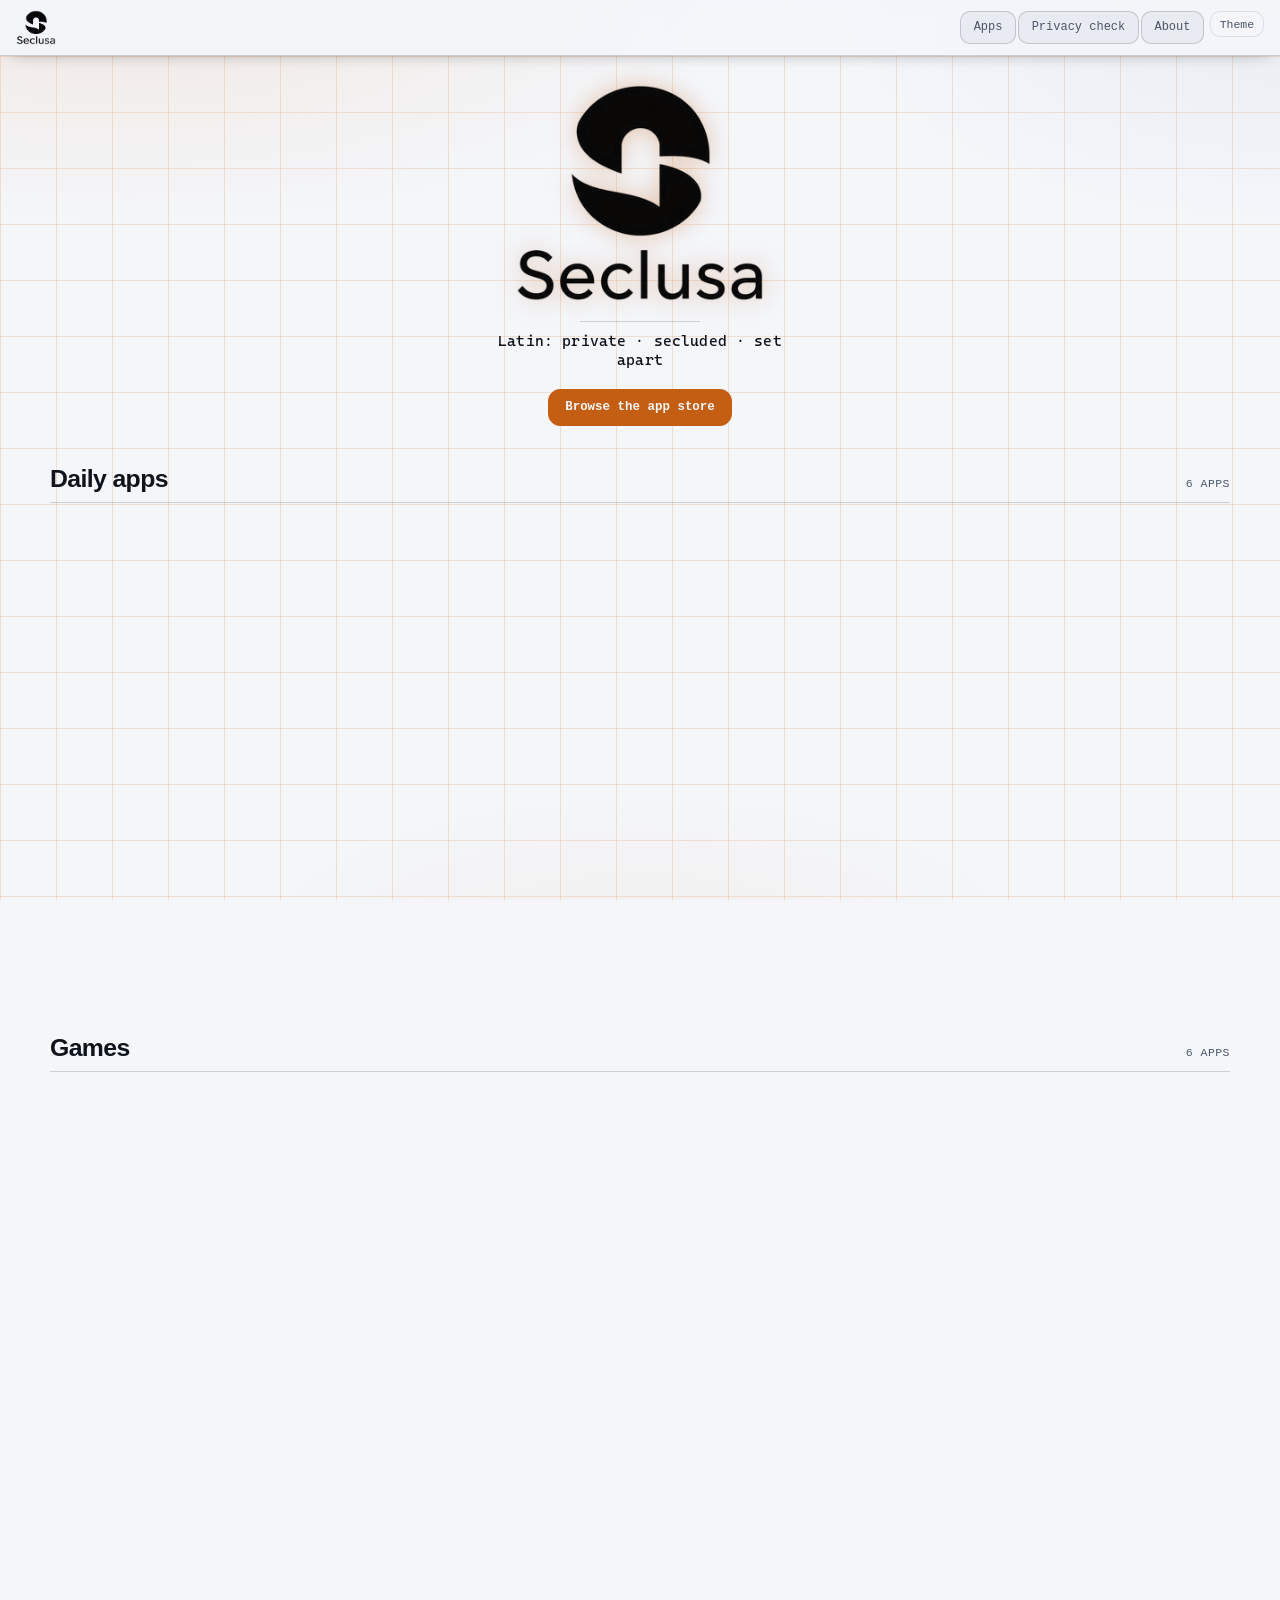
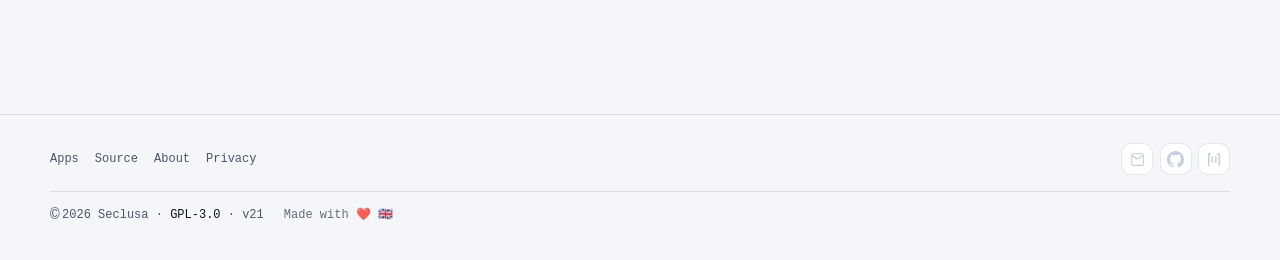
==== commit 70c5c6a7: "Polish Privacy check UI and rewrite Bad notes that were facts, not downsides. Co-authored-by: Cursor" ====
--- a/index.html
+++ b/index.html
@@ -34,7 +34,7 @@
     </a>
     <ul class="links">
       <li><a href="#apps">Apps</a></li>
-      <li><a href="check/">Check</a></li>
+      <li><a href="check/">Privacy check</a></li>
       <li><a href="about/">About</a></li>
       <li class="theme-menu">
         <button type="button" class="theme-toggle" data-theme-toggle aria-expanded="false" aria-haspopup="dialog" aria-controls="theme-sheet">Theme</button>
@@ -155,9 +155,9 @@
               <div class="app-launch">
                 <span class="app-icon app-icon--privacy" aria-hidden="true"></span>
                 <div class="app-copy">
-                  <h2>Seclusa Check</h2>
-                  <p>Local privacy toolkit: policy, headers, URLs, and app notes on this site.</p>
-                  <div class="meta"><span>Site</span><span>Check</span></div>
+                  <h2>Privacy check</h2>
+                  <p>Local toolkit: policy, headers, URLs, and app notes on this site.</p>
+                  <div class="meta"><span>Site</span><span>Toolkit</span></div>
                 </div>
               </div>
               <div class="app-store-actions">
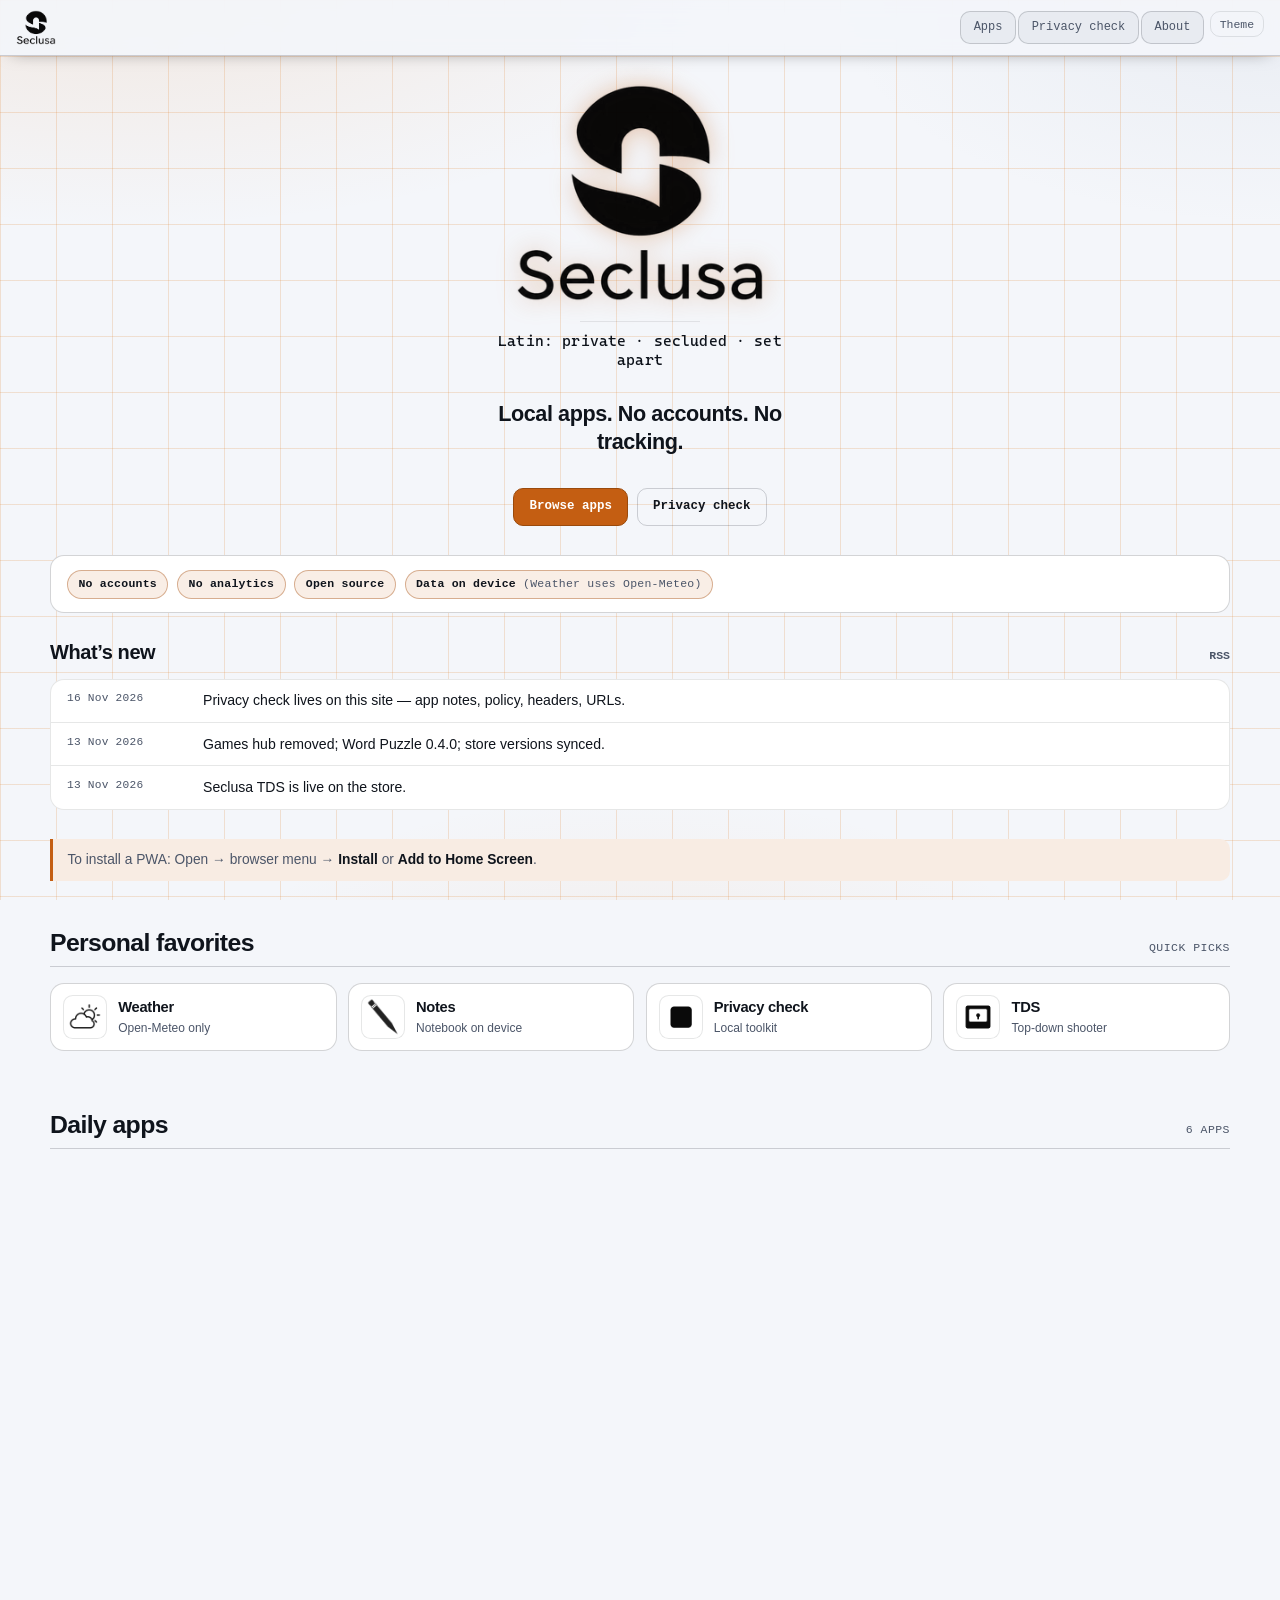
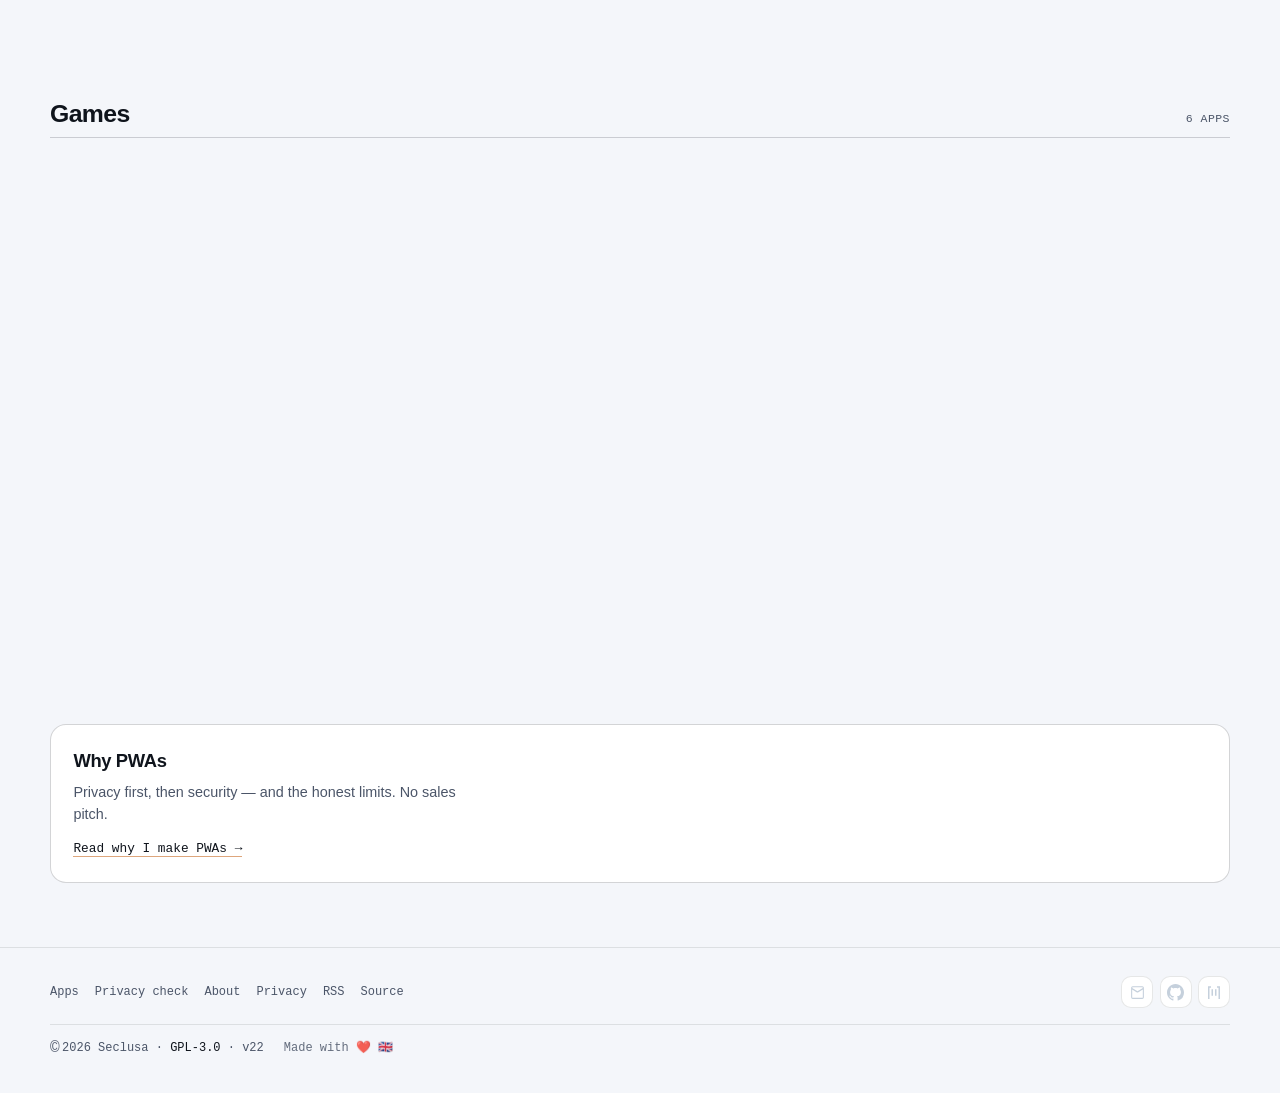
==== commit 1f659d48: "Release 22: home promise, favorites, and Privacy check polish. Co-authored-by: Cursor <cursoragent@c" ====
--- a/index.html
+++ b/index.html
@@ -22,15 +22,15 @@
   <meta name="twitter:description" content="Seclusa app store — privacy-first PWAs. No accounts, no tracking, open source.">
   <meta name="twitter:image" content="https://ambr3.github.io/site/icons/social.png">
   <link rel="alternate" type="application/rss+xml" title="Seclusa releases" href="feed.xml">
-  <link rel="icon" type="image/png" sizes="192x192" href="icons/icon-192.png?v=21">
-  <link rel="apple-touch-icon" href="icons/apple-touch-icon.png?v=21">
-  <script src="js/theme-boot.js?v=21"></script>
-  <link rel="stylesheet" href="css/site.css?v=21">
+  <link rel="icon" type="image/png" sizes="192x192" href="icons/icon-192.png?v=22">
+  <link rel="apple-touch-icon" href="icons/apple-touch-icon.png?v=22">
+  <script src="js/theme-boot.js?v=22"></script>
+  <link rel="stylesheet" href="css/site.css?v=22">
 </head>
-<body data-site-v="21">
+<body data-site-v="22">
   <nav class="site-nav" aria-label="Primary">
     <a class="brand" href="./">
-      <img class="brand-mark" src="icons/icon-192.png?v=21" width="40" height="40" alt="Seclusa">
+      <img class="brand-mark" src="icons/icon-192.png?v=22" width="40" height="40" alt="Seclusa">
     </a>
     <ul class="links">
       <li><a href="#apps">Apps</a></li>
@@ -55,7 +55,7 @@
     <section class="hero hero--compact wrap" id="top">
       <div class="hero-copy">
         <div class="hero-brand-row">
-          <img class="hero-lockup__icon reveal" src="icons/logo.png?v=21" width="288" height="234" alt="">
+          <img class="hero-lockup__icon reveal" src="icons/logo.png?v=22" width="288" height="234" alt="">
           <div class="hero-lockup__gloss">
             <hr class="hero-lockup__rule" aria-hidden="true">
             <p class="hero-lockup__tag">
@@ -63,12 +63,85 @@
               <span>private</span> · <span>secluded</span> · <span>set apart</span>
             </p>
           </div>
-          <p class="hero-store-link"><a href="#apps">Browse the app store</a></p>
+          <p class="hero-promise reveal">Local apps. No accounts. No tracking.</p>
+          <p class="hero-ctas">
+            <a class="hero-cta hero-cta--primary" href="#apps">Browse apps</a>
+            <a class="hero-cta" href="check/">Privacy check</a>
+          </p>
         </div>
       </div>
     </section>
 
+    <section class="rules-strip wrap" aria-label="Seclusa rules">
+      <ul class="rules-list">
+        <li>No accounts</li>
+        <li>No analytics</li>
+        <li>Open source</li>
+        <li>Data on device <span class="rules-note">(Weather uses Open-Meteo)</span></li>
+      </ul>
+    </section>
+
+    <section class="whats-new wrap" aria-labelledby="whats-new-title">
+      <div class="whats-new__head">
+        <h2 class="whats-new__title" id="whats-new-title">What’s new</h2>
+        <a class="whats-new__rss" href="feed.xml">RSS</a>
+      </div>
+      <ul class="whats-new__list">
+        <li>
+          <span class="whats-new__when">16 Nov 2026</span>
+          <span class="whats-new__text">Privacy check lives on this site — app notes, policy, headers, URLs.</span>
+        </li>
+        <li>
+          <span class="whats-new__when">13 Nov 2026</span>
+          <span class="whats-new__text">Games hub removed; Word Puzzle 0.4.0; store versions synced.</span>
+        </li>
+        <li>
+          <span class="whats-new__when">13 Nov 2026</span>
+          <span class="whats-new__text">Seclusa TDS is live on the store.</span>
+        </li>
+      </ul>
+    </section>
+
     <section class="deck deck--apps wrap" aria-label="App store" id="apps">
+      <p class="install-tip">To install a PWA: Open → browser menu → <strong>Install</strong> or <strong>Add to Home Screen</strong>.</p>
+
+      <section class="picks" aria-labelledby="picks-title">
+        <div class="app-cat__head">
+          <h3 class="app-cat__title" id="picks-title">Personal favorites</h3>
+          <p class="app-cat__count">Quick picks</p>
+        </div>
+        <div class="picks-row">
+          <a class="pick-chip" href="https://ambr3.github.io/weather/" rel="noopener noreferrer">
+            <span class="app-icon app-icon--weather pick-chip__icon" aria-hidden="true"></span>
+            <span class="pick-chip__copy">
+              <span class="pick-chip__name">Weather</span>
+              <span class="pick-chip__why">Open-Meteo only</span>
+            </span>
+          </a>
+          <a class="pick-chip" href="https://ambr3.github.io/notes/" rel="noopener noreferrer">
+            <span class="app-icon app-icon--notes pick-chip__icon" aria-hidden="true"></span>
+            <span class="pick-chip__copy">
+              <span class="pick-chip__name">Notes</span>
+              <span class="pick-chip__why">Notebook on device</span>
+            </span>
+          </a>
+          <a class="pick-chip" href="check/">
+            <span class="app-icon app-icon--privacy pick-chip__icon" aria-hidden="true"></span>
+            <span class="pick-chip__copy">
+              <span class="pick-chip__name">Privacy check</span>
+              <span class="pick-chip__why">Local toolkit</span>
+            </span>
+          </a>
+          <a class="pick-chip" href="https://ambr3.github.io/seclusa-tds/" rel="noopener noreferrer">
+            <span class="app-icon app-icon--tds pick-chip__icon" aria-hidden="true"></span>
+            <span class="pick-chip__copy">
+              <span class="pick-chip__name">TDS</span>
+              <span class="pick-chip__why">Top-down shooter</span>
+            </span>
+          </a>
+        </div>
+      </section>
+
       <div class="deck-col">
         <section class="app-cat" aria-labelledby="cat-daily">
           <div class="app-cat__head">
@@ -81,8 +154,8 @@
                 <span class="app-icon app-icon--weather" aria-hidden="true"></span>
                 <div class="app-copy">
                   <h2>Seclusa Weather</h2>
-                  <p>Privacy-first weather: Open-Meteo only, no accounts or trackers.</p>
-                  <div class="meta"><span>PWA</span><span>v0.8.0</span></div>
+                  <p>Forecasts from Open-Meteo only — no weather account, no ad kit.</p>
+                  <div class="meta"><span>PWA</span><span>v0.8.1</span></div>
                 </div>
               </div>
               <div class="app-store-actions">
@@ -96,8 +169,8 @@
                 <span class="app-icon app-icon--notes" aria-hidden="true"></span>
                 <div class="app-copy">
                   <h2>Seclusa Notes</h2>
-                  <p>Private notebook: all data stays on your device.</p>
-                  <div class="meta"><span>PWA</span><span>v0.2.14</span></div>
+                  <p>A plain notebook in IndexedDB. No sync server, no login.</p>
+                  <div class="meta"><span>PWA</span><span>v0.2.15</span></div>
                 </div>
               </div>
               <div class="app-store-actions">
@@ -111,8 +184,8 @@
                 <span class="app-icon app-icon--calendar" aria-hidden="true"></span>
                 <div class="app-copy">
                   <h2>Seclusa Calendar</h2>
-                  <p>Private calendar: events stay on your device.</p>
-                  <div class="meta"><span>PWA</span><span>v0.3.11</span></div>
+                  <p>Events on this device. No Google Calendar account required.</p>
+                  <div class="meta"><span>PWA</span><span>v0.3.12</span></div>
                 </div>
               </div>
               <div class="app-store-actions">
@@ -126,8 +199,8 @@
                 <span class="app-icon app-icon--bp" aria-hidden="true"></span>
                 <div class="app-copy">
                   <h2>Seclusa BP</h2>
-                  <p>A private blood pressure log. Nothing leaves your device.</p>
-                  <div class="meta"><span>PWA</span><span>v0.2.0</span></div>
+                  <p>Blood-pressure log with charts. Readings never leave the phone.</p>
+                  <div class="meta"><span>PWA</span><span>v0.2.4</span></div>
                 </div>
               </div>
               <div class="app-store-actions">
@@ -141,8 +214,8 @@
                 <span class="app-icon app-icon--convert" aria-hidden="true"></span>
                 <div class="app-copy">
                   <h2>Seclusa Convert</h2>
-                  <p>Private unit converter: everything stays on your device.</p>
-                  <div class="meta"><span>PWA</span><span>v0.1.4</span></div>
+                  <p>Units and measures offline. Prefs stay in the browser.</p>
+                  <div class="meta"><span>PWA</span><span>v0.1.7</span></div>
                 </div>
               </div>
               <div class="app-store-actions">
@@ -156,7 +229,7 @@
                 <span class="app-icon app-icon--privacy" aria-hidden="true"></span>
                 <div class="app-copy">
                   <h2>Privacy check</h2>
-                  <p>Local toolkit: policy, headers, URLs, and app notes on this site.</p>
+                  <p>Policy, headers, URLs, and sourced app notes — all local.</p>
                   <div class="meta"><span>Site</span><span>Toolkit</span></div>
                 </div>
               </div>
@@ -178,8 +251,8 @@
                 <span class="app-icon app-icon--blocks" aria-hidden="true"></span>
                 <div class="app-copy">
                   <h2>Seclusa Blocks</h2>
-                  <p>Falling-block puzzle. Scores stay on your device.</p>
-                  <div class="meta"><span>PWA</span><span>v0.1.1</span></div>
+                  <p>Falling-block puzzle. High scores stay in this browser.</p>
+                  <div class="meta"><span>PWA</span><span>v0.1.2</span></div>
                 </div>
               </div>
               <div class="app-store-actions">
@@ -193,8 +266,8 @@
                 <span class="app-icon app-icon--klondike" aria-hidden="true"></span>
                 <div class="app-copy">
                   <h2>Seclusa Klondike</h2>
-                  <p>Classic solitaire. The game stays on your device.</p>
-                  <div class="meta"><span>PWA</span><span>v0.2.1</span></div>
+                  <p>Classic solitaire. No account, no online table.</p>
+                  <div class="meta"><span>PWA</span><span>v0.2.2</span></div>
                 </div>
               </div>
               <div class="app-store-actions">
@@ -208,8 +281,8 @@
                 <span class="app-icon app-icon--munch" aria-hidden="true"></span>
                 <div class="app-copy">
                   <h2>Seclusa Munch</h2>
-                  <p>Eat the maze. Keep clear of the four.</p>
-                  <div class="meta"><span>PWA</span><span>v0.1.2</span></div>
+                  <p>Eat the maze. Keep clear of the four. Offline arcade.</p>
+                  <div class="meta"><span>PWA</span><span>v0.1.3</span></div>
                 </div>
               </div>
               <div class="app-store-actions">
@@ -224,7 +297,7 @@
                 <div class="app-copy">
                   <h2>Seclusa Pyramid</h2>
                   <p>Pair cards and clear the pyramid. Local only.</p>
-                  <div class="meta"><span>PWA</span><span>v0.2.0</span></div>
+                  <div class="meta"><span>PWA</span><span>v0.2.1</span></div>
                 </div>
               </div>
               <div class="app-store-actions">
@@ -238,8 +311,8 @@
                 <span class="app-icon app-icon--word-puzzle" aria-hidden="true"></span>
                 <div class="app-copy">
                   <h2>Seclusa Word Puzzle</h2>
-                  <p>Puzzle, Ladder, Scrabble, Guess, and Blanks. Offline on your device.</p>
-                  <div class="meta"><span>PWA</span><span>v0.3.0</span></div>
+                  <p>Puzzle, Ladder, Scrabble, Guess, and Blanks — five modes offline.</p>
+                  <div class="meta"><span>PWA</span><span>v0.4.0</span></div>
                 </div>
               </div>
               <div class="app-store-actions">
@@ -253,8 +326,8 @@
                 <span class="app-icon app-icon--tds" aria-hidden="true"></span>
                 <div class="app-copy">
                   <h2>Seclusa TDS</h2>
-                  <p>Top-down sci-fi shooter. Salvage ship parts. Progress stays on your device.</p>
-                  <div class="meta"><span>PWA</span><span>v0.1.65</span></div>
+                  <p>Top-down sci-fi shooter. Salvage parts; progress stays here.</p>
+                  <div class="meta"><span>PWA</span><span>v0.1.66</span></div>
                 </div>
               </div>
               <div class="app-store-actions">
@@ -265,6 +338,12 @@
           </div>
         </section>
       </div>
+    </section>
+
+    <section class="about-teaser wrap" aria-labelledby="about-teaser-title">
+      <h2 class="about-teaser__title" id="about-teaser-title">Why PWAs</h2>
+      <p class="about-teaser__text">Privacy first, then security — and the honest limits. No sales pitch.</p>
+      <p class="about-teaser__link"><a href="about/">Read why I make PWAs →</a></p>
     </section>
   </main>
 
@@ -273,9 +352,11 @@
       <div class="foot-top">
         <nav class="foot-map" aria-label="Site">
           <a href="#apps">Apps</a>
-          <a href="https://github.com/ambr3" rel="noopener noreferrer">Source</a>
+          <a href="check/">Privacy check</a>
           <a href="about/">About</a>
           <a href="privacy/">Privacy</a>
+          <a href="feed.xml">RSS</a>
+          <a href="https://github.com/ambr3" rel="noopener noreferrer">Source</a>
         </nav>
 <div class="foot-social" aria-label="Profiles">
       <a class="foot-ico" href="mailto:ambr3@dav3.mailer.me" aria-label="Email" title="Email">
@@ -290,11 +371,11 @@
     </div>
       </div>
       <div class="foot-bottom">
-        <p class="foot-legal"><span class="foot-legal__mark" aria-hidden="true">©</span><span class="foot-legal__text">2026 Seclusa · <a href="COPYING.txt">GPL-3.0</a> · <span class="foot-ver">v21</span></span></p>
+        <p class="foot-legal"><span class="foot-legal__mark" aria-hidden="true">©</span><span class="foot-legal__text">2026 Seclusa · <a href="COPYING.txt">GPL-3.0</a> · <span class="foot-ver">v22</span></span></p>
         <p class="foot-credit">Made with ❤️ 🇬🇧</p>
       </div>
     </div>
   </footer>
-  <script src="js/site.js?v=21"></script>
+  <script src="js/site.js?v=22"></script>
 </body>
 </html>
--- a/css/site.css
+++ b/css/site.css
@@ -1472,3 +1472,366 @@
     height: 68px;
   }
 }
+
+
+/* —— Home promise / CTAs —— */
+.hero-promise {
+  margin: 0.85rem 0 0;
+  max-width: 28ch;
+  font-family: var(--display);
+  font-size: clamp(1.05rem, 2.4vw, 1.35rem);
+  font-weight: 600;
+  letter-spacing: -0.02em;
+  line-height: 1.3;
+  color: var(--paper);
+}
+.hero-ctas {
+  display: flex;
+  flex-wrap: wrap;
+  gap: 0.55rem;
+  margin: 1rem 0 0;
+}
+.hero-cta {
+  display: inline-flex;
+  align-items: center;
+  justify-content: center;
+  min-height: 2.35rem;
+  padding: 0 0.95rem;
+  border: 1px solid var(--line-strong);
+  border-radius: 10px;
+  background: transparent;
+  color: var(--paper);
+  font-family: var(--mono);
+  font-size: 0.78rem;
+  font-weight: 600;
+  text-decoration: none;
+  transition: border-color 0.15s var(--ease), background 0.15s var(--ease), color 0.15s var(--ease);
+}
+.hero-cta:hover {
+  border-color: var(--accent);
+  background: var(--panel-2);
+  text-decoration: none;
+}
+.hero-cta--primary {
+  background: var(--accent);
+  border-color: var(--accent-dim);
+  color: var(--ink);
+}
+.hero-cta--primary:hover {
+  filter: brightness(1.06);
+  background: var(--accent);
+  color: var(--ink);
+}
+html[data-theme="light"] .hero-cta--primary {
+  color: #fff;
+}
+@media (prefers-color-scheme: light) {
+  html:not([data-theme="dark"]) .hero-cta--primary { color: #fff; }
+}
+
+/* Lockup motion: soft rule breathe */
+@keyframes rule-glow {
+  0%, 100% { opacity: 0.55; transform: scaleX(1); }
+  50% { opacity: 1; transform: scaleX(1.02); }
+}
+html.js .hero-lockup__rule {
+  transform-origin: left center;
+  animation: rule-glow 4.5s var(--ease) 1.1s both;
+}
+@media (prefers-reduced-motion: reduce) {
+  html.js .hero-lockup__rule { animation: none; }
+}
+
+/* —— Rules strip —— */
+.rules-strip {
+  padding: 0.35rem 0 0.15rem;
+}
+.rules-list {
+  display: flex;
+  flex-wrap: wrap;
+  gap: 0.45rem 0.55rem;
+  margin: 0;
+  padding: 0.85rem 1rem;
+  list-style: none;
+  border: 1px solid var(--line-strong);
+  border-radius: 14px;
+  background: color-mix(in srgb, var(--panel) 70%, transparent);
+}
+.rules-list li {
+  margin: 0;
+  padding: 0.28rem 0.65rem;
+  border-radius: 999px;
+  border: 1px solid color-mix(in srgb, var(--accent) 35%, var(--line));
+  background: color-mix(in srgb, var(--accent) 10%, transparent);
+  font-family: var(--mono);
+  font-size: 0.72rem;
+  font-weight: 600;
+  letter-spacing: 0.02em;
+  color: var(--paper);
+}
+.rules-note {
+  font-weight: 500;
+  color: var(--fog);
+}
+
+/* —— What's new —— */
+.whats-new {
+  padding: 1.35rem 0 0.25rem;
+}
+.whats-new__head {
+  display: flex;
+  align-items: baseline;
+  justify-content: space-between;
+  gap: 0.75rem;
+  margin: 0 0 0.7rem;
+}
+.whats-new__title {
+  margin: 0;
+  font-family: var(--display);
+  font-size: clamp(1.05rem, 2.2vw, 1.25rem);
+  font-weight: 600;
+  letter-spacing: -0.02em;
+}
+.whats-new__rss {
+  font-family: var(--mono);
+  font-size: 0.72rem;
+  font-weight: 600;
+  color: var(--fog);
+  text-decoration: none;
+  border-bottom: 1px solid transparent;
+}
+.whats-new__rss:hover {
+  color: var(--accent);
+  border-bottom-color: color-mix(in srgb, var(--accent) 50%, transparent);
+}
+.whats-new__list {
+  margin: 0;
+  padding: 0;
+  list-style: none;
+  border: 1px solid var(--line);
+  border-radius: 14px;
+  overflow: hidden;
+  background: color-mix(in srgb, var(--panel) 55%, transparent);
+}
+.whats-new__list li {
+  display: grid;
+  grid-template-columns: 7.5rem 1fr;
+  gap: 0.75rem 1rem;
+  margin: 0;
+  padding: 0.7rem 1rem;
+  border-top: 1px solid var(--line);
+  font-size: 0.88rem;
+  line-height: 1.4;
+}
+.whats-new__list li:first-child { border-top: none; }
+.whats-new__when {
+  font-family: var(--mono);
+  font-size: 0.7rem;
+  color: var(--fog);
+  letter-spacing: 0.02em;
+  white-space: nowrap;
+}
+.whats-new__text { color: var(--paper); }
+@media (max-width: 560px) {
+  .whats-new__list li {
+    grid-template-columns: 1fr;
+    gap: 0.2rem;
+  }
+}
+
+/* —— Install tip + favorites —— */
+.install-tip {
+  margin: 1.1rem 0 1.15rem;
+  padding: 0.7rem 0.9rem;
+  border-left: 3px solid var(--accent);
+  border-radius: 0 10px 10px 0;
+  background: color-mix(in srgb, var(--accent) 8%, transparent);
+  color: var(--fog);
+  font-size: 0.86rem;
+  line-height: 1.45;
+}
+.install-tip strong { color: var(--paper); font-weight: 600; }
+
+.picks {
+  margin: 0 0 1.6rem;
+}
+.picks-row {
+  display: grid;
+  grid-template-columns: repeat(4, minmax(0, 1fr));
+  gap: 0.7rem;
+}
+.pick-chip {
+  display: flex;
+  align-items: center;
+  gap: 0.7rem;
+  min-height: 4.25rem;
+  padding: 0.65rem 0.75rem;
+  border: 1px solid var(--line-strong);
+  border-radius: 14px;
+  background: color-mix(in srgb, var(--panel) 80%, transparent);
+  color: inherit;
+  text-decoration: none;
+  transition: border-color 0.15s var(--ease), transform 0.2s var(--ease), background 0.15s var(--ease);
+}
+.pick-chip:hover {
+  border-color: var(--accent);
+  background: color-mix(in srgb, var(--panel-2) 90%, var(--accent) 6%);
+  transform: translateY(-2px);
+  text-decoration: none;
+}
+.pick-chip__icon {
+  width: 44px;
+  height: 44px;
+  border-radius: 22%;
+  box-shadow: inset 0 0 0 1px var(--line);
+}
+.pick-chip__copy {
+  display: flex;
+  flex-direction: column;
+  gap: 0.15rem;
+  min-width: 0;
+}
+.pick-chip__name {
+  font-family: var(--display);
+  font-size: 0.92rem;
+  font-weight: 600;
+  letter-spacing: -0.02em;
+  color: var(--paper);
+}
+.pick-chip__why {
+  font-size: 0.75rem;
+  color: var(--fog);
+  line-height: 1.3;
+}
+@media (max-width: 900px) {
+  .picks-row { grid-template-columns: repeat(2, minmax(0, 1fr)); }
+}
+@media (max-width: 420px) {
+  .picks-row { grid-template-columns: 1fr; }
+}
+
+/* —— About teaser —— */
+.about-teaser {
+  margin: 0.5rem auto 2.25rem;
+  padding: 1.35rem 1.4rem 1.45rem;
+  border: 1px solid var(--line-strong);
+  border-radius: 16px;
+  background: color-mix(in srgb, var(--panel) 65%, transparent);
+  max-width: var(--max);
+}
+.about-teaser__title {
+  margin: 0 0 0.35rem;
+  font-family: var(--display);
+  font-size: 1.15rem;
+  font-weight: 600;
+  letter-spacing: -0.02em;
+}
+.about-teaser__text {
+  margin: 0;
+  color: var(--fog);
+  font-size: 0.9rem;
+  max-width: 48ch;
+}
+.about-teaser__link {
+  margin: 0.85rem 0 0;
+  font-family: var(--mono);
+  font-size: 0.8rem;
+}
+.about-teaser__link a {
+  color: var(--paper);
+  text-decoration: none;
+  border-bottom: 1px solid color-mix(in srgb, var(--accent) 55%, transparent);
+}
+.about-teaser__link a:hover { color: var(--accent); }
+
+/* Icon lift on tile hover (no screenshots needed) */
+.app-tile.is-in:hover .app-icon,
+html:not(.js) .app-tile:hover .app-icon {
+  transform: scale(1.04);
+  box-shadow:
+    inset 0 0 0 1px color-mix(in srgb, var(--accent) 30%, var(--line)),
+    0 10px 22px rgba(0, 0, 0, 0.22);
+}
+.app-icon {
+  transition: transform 0.2s var(--ease), box-shadow 0.2s var(--ease);
+}
+@media (prefers-reduced-motion: reduce) {
+  .app-tile.is-in:hover .app-icon,
+  html:not(.js) .app-tile:hover .app-icon { transform: none; }
+  .pick-chip:hover { transform: none; }
+}
+
+/* —— Light mode store polish —— */
+html[data-theme="light"] .app-tile {
+  --tile-border: color-mix(in srgb, var(--line-strong) 100%, transparent);
+  --tile-bg: linear-gradient(165deg, #ffffff 0%, #f3f6fb 100%);
+  --tile-bg-hover: linear-gradient(165deg, #ffffff 0%, color-mix(in srgb, #f3f6fb 88%, var(--accent) 12%) 100%);
+  --tile-shadow:
+    0 1px 0 rgba(255, 255, 255, 0.9) inset,
+    0 10px 24px rgba(15, 20, 28, 0.06);
+  --tile-shadow-hover:
+    0 1px 0 rgba(255, 255, 255, 0.95) inset,
+    0 16px 32px rgba(15, 20, 28, 0.1);
+}
+html[data-theme="light"] .app-store-actions {
+  background: color-mix(in srgb, var(--ink-2) 55%, transparent);
+}
+html[data-theme="light"] .rules-list,
+html[data-theme="light"] .whats-new__list,
+html[data-theme="light"] .pick-chip,
+html[data-theme="light"] .about-teaser {
+  background: #fff;
+}
+html[data-theme="light"] .install-tip {
+  background: color-mix(in srgb, var(--accent) 12%, #fff);
+}
+@media (prefers-color-scheme: light) {
+  html:not([data-theme="dark"]) .app-tile {
+    --tile-border: color-mix(in srgb, var(--line-strong) 100%, transparent);
+    --tile-bg: linear-gradient(165deg, #ffffff 0%, #f3f6fb 100%);
+    --tile-bg-hover: linear-gradient(165deg, #ffffff 0%, color-mix(in srgb, #f3f6fb 88%, var(--accent) 12%) 100%);
+    --tile-shadow:
+      0 1px 0 rgba(255, 255, 255, 0.9) inset,
+      0 10px 24px rgba(15, 20, 28, 0.06);
+    --tile-shadow-hover:
+      0 1px 0 rgba(255, 255, 255, 0.95) inset,
+      0 16px 32px rgba(15, 20, 28, 0.1);
+  }
+  html:not([data-theme="dark"]) .app-store-actions {
+    background: color-mix(in srgb, var(--ink-2) 55%, transparent);
+  }
+  html:not([data-theme="dark"]) .rules-list,
+  html:not([data-theme="dark"]) .whats-new__list,
+  html:not([data-theme="dark"]) .pick-chip,
+  html:not([data-theme="dark"]) .about-teaser {
+    background: #fff;
+  }
+  html:not([data-theme="dark"]) .install-tip {
+    background: color-mix(in srgb, var(--accent) 12%, #fff);
+  }
+}
+
+/* Offline map */
+.offline-map {
+  display: flex;
+  flex-wrap: wrap;
+  gap: 0.55rem;
+  margin: 1.25rem 0 0;
+  padding: 0;
+  list-style: none;
+}
+.offline-map a {
+  display: inline-flex;
+  padding: 0.45rem 0.8rem;
+  border: 1px solid var(--line-strong);
+  border-radius: 8px;
+  color: var(--paper);
+  font-family: var(--mono);
+  font-size: 0.78rem;
+  font-weight: 600;
+  text-decoration: none;
+}
+.offline-map a:hover {
+  border-color: var(--accent);
+  background: var(--panel-2);
+}
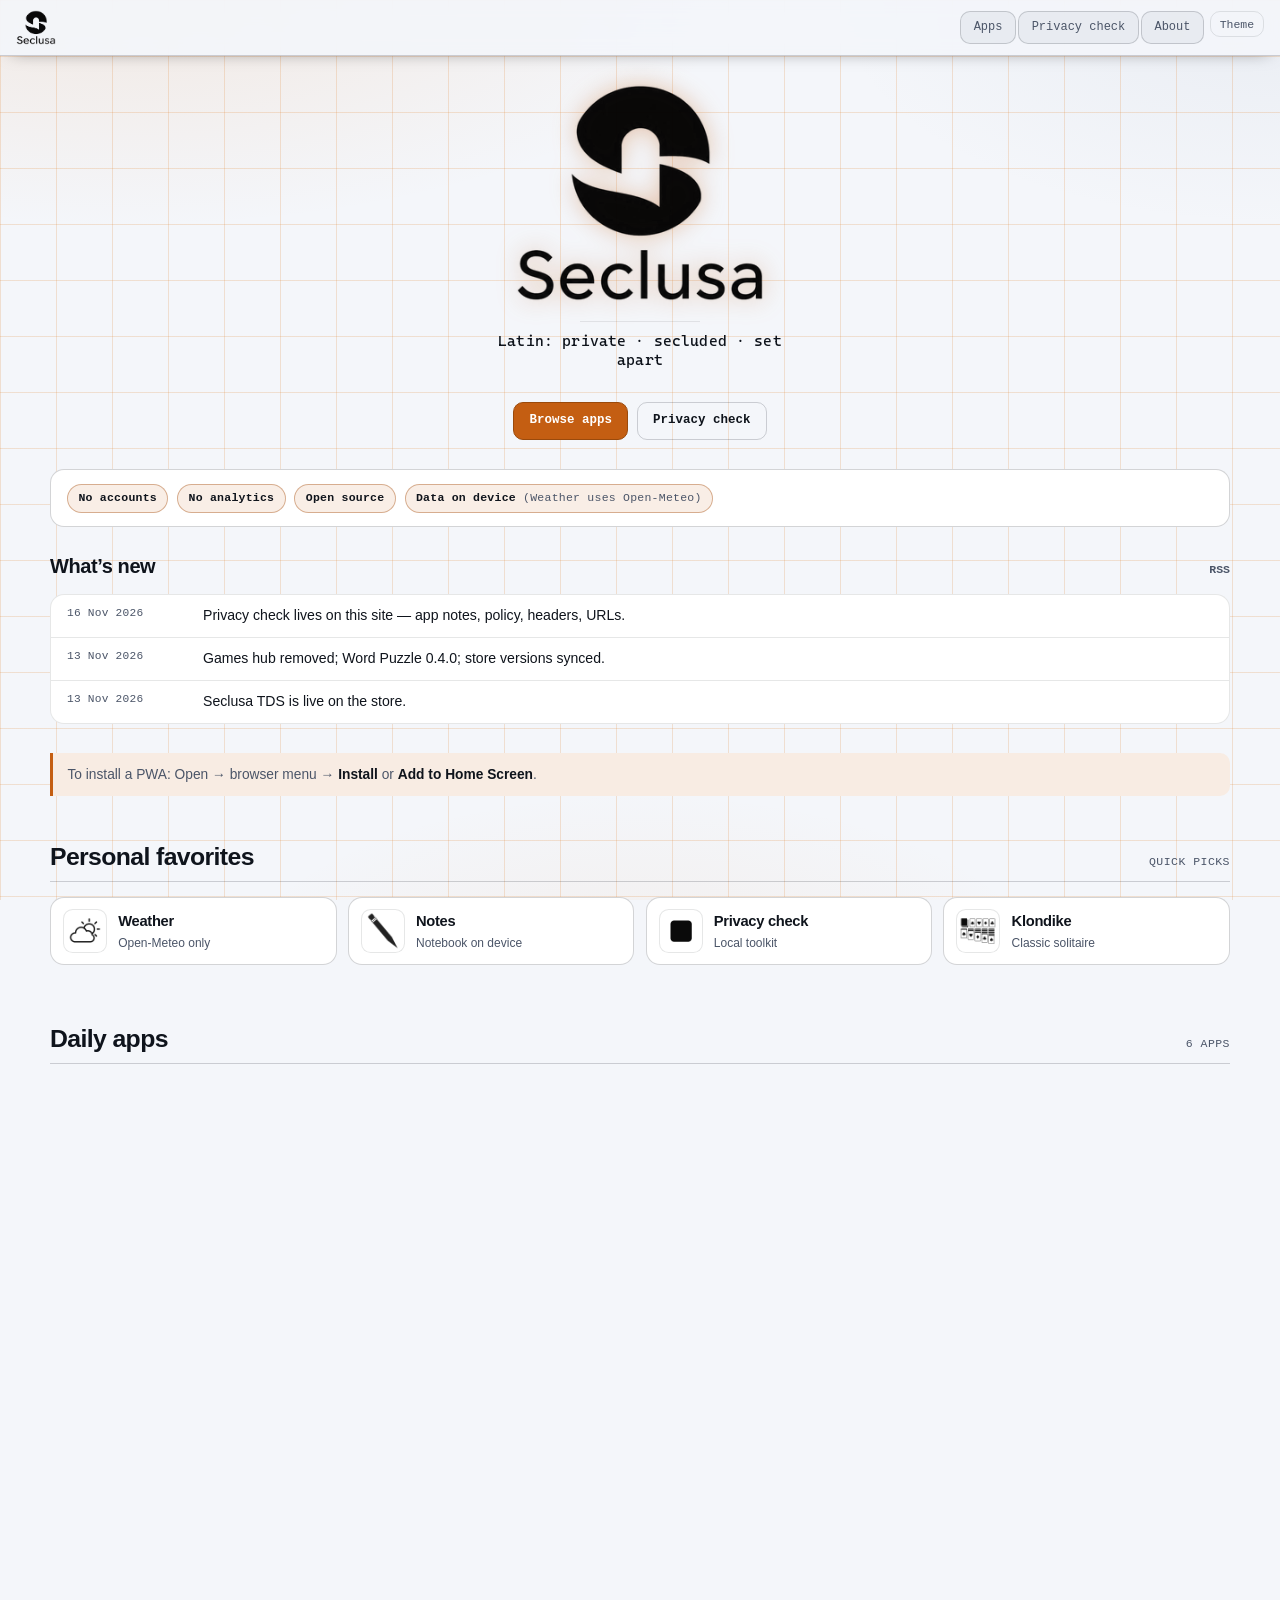
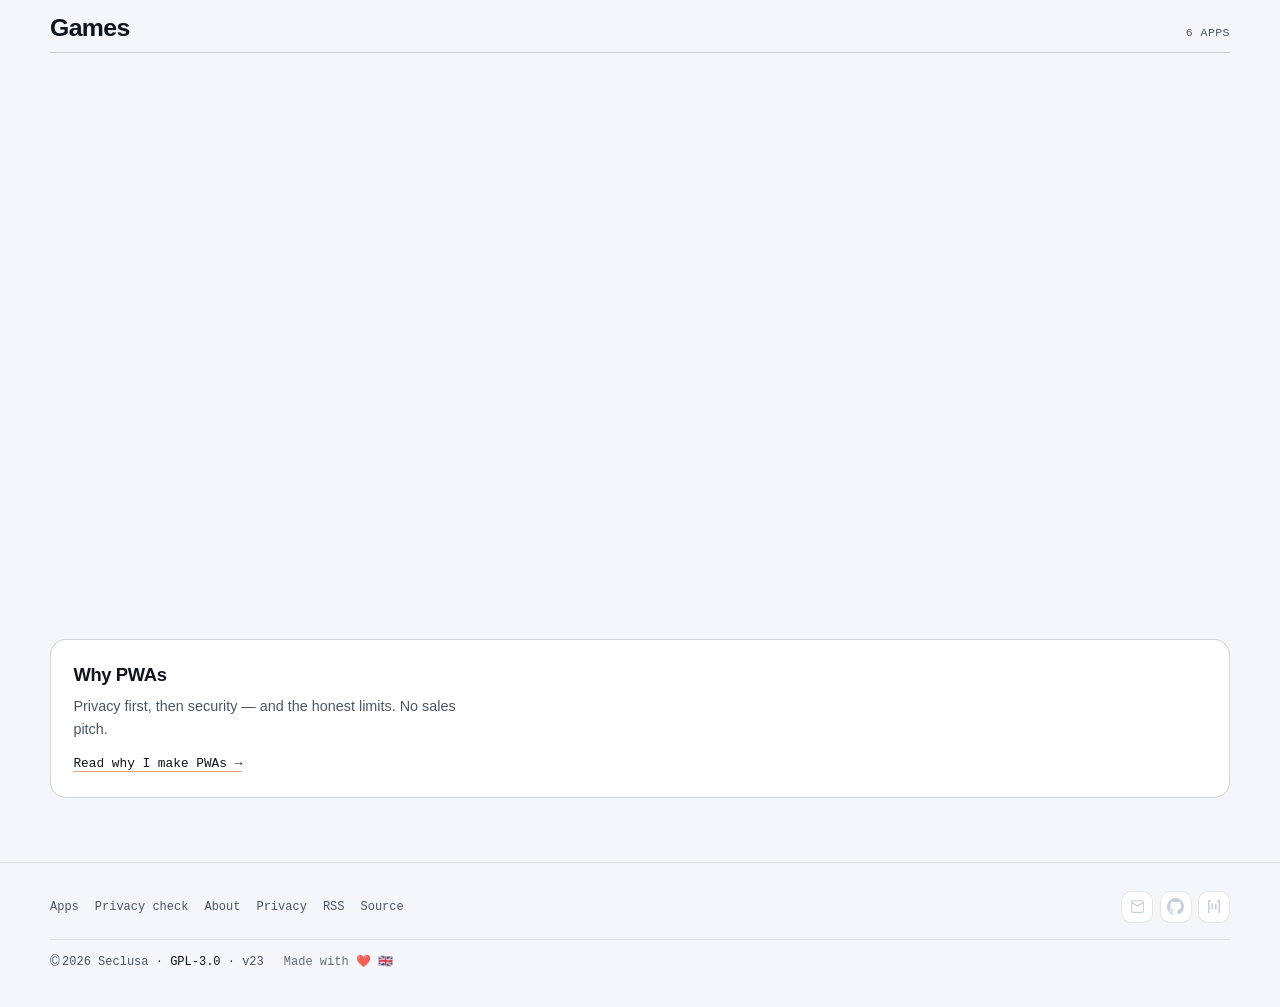
==== commit 8501bb00: "Release 23: fix scrub, offline check precache, and home polish. Co-authored-by: Cursor <cursoragent@" ====
--- a/index.html
+++ b/index.html
@@ -22,15 +22,15 @@
   <meta name="twitter:description" content="Seclusa app store — privacy-first PWAs. No accounts, no tracking, open source.">
   <meta name="twitter:image" content="https://ambr3.github.io/site/icons/social.png">
   <link rel="alternate" type="application/rss+xml" title="Seclusa releases" href="feed.xml">
-  <link rel="icon" type="image/png" sizes="192x192" href="icons/icon-192.png?v=22">
-  <link rel="apple-touch-icon" href="icons/apple-touch-icon.png?v=22">
-  <script src="js/theme-boot.js?v=22"></script>
-  <link rel="stylesheet" href="css/site.css?v=22">
+  <link rel="icon" type="image/png" sizes="192x192" href="icons/icon-192.png?v=23">
+  <link rel="apple-touch-icon" href="icons/apple-touch-icon.png?v=23">
+  <script src="js/theme-boot.js?v=23"></script>
+  <link rel="stylesheet" href="css/site.css?v=23">
 </head>
-<body data-site-v="22">
+<body data-site-v="23">
   <nav class="site-nav" aria-label="Primary">
     <a class="brand" href="./">
-      <img class="brand-mark" src="icons/icon-192.png?v=22" width="40" height="40" alt="Seclusa">
+      <img class="brand-mark" src="icons/icon-192.png?v=23" width="40" height="40" alt="Seclusa">
     </a>
     <ul class="links">
       <li><a href="#apps">Apps</a></li>
@@ -55,7 +55,7 @@
     <section class="hero hero--compact wrap" id="top">
       <div class="hero-copy">
         <div class="hero-brand-row">
-          <img class="hero-lockup__icon reveal" src="icons/logo.png?v=22" width="288" height="234" alt="">
+          <img class="hero-lockup__icon reveal" src="icons/logo.png?v=23" width="288" height="234" alt="">
           <div class="hero-lockup__gloss">
             <hr class="hero-lockup__rule" aria-hidden="true">
             <p class="hero-lockup__tag">
@@ -63,7 +63,6 @@
               <span>private</span> · <span>secluded</span> · <span>set apart</span>
             </p>
           </div>
-          <p class="hero-promise reveal">Local apps. No accounts. No tracking.</p>
           <p class="hero-ctas">
             <a class="hero-cta hero-cta--primary" href="#apps">Browse apps</a>
             <a class="hero-cta" href="check/">Privacy check</a>
@@ -132,11 +131,11 @@
               <span class="pick-chip__why">Local toolkit</span>
             </span>
           </a>
-          <a class="pick-chip" href="https://ambr3.github.io/seclusa-tds/" rel="noopener noreferrer">
-            <span class="app-icon app-icon--tds pick-chip__icon" aria-hidden="true"></span>
+          <a class="pick-chip" href="https://ambr3.github.io/seclusa-klondike/" rel="noopener noreferrer">
+            <span class="app-icon app-icon--klondike pick-chip__icon" aria-hidden="true"></span>
             <span class="pick-chip__copy">
-              <span class="pick-chip__name">TDS</span>
-              <span class="pick-chip__why">Top-down shooter</span>
+              <span class="pick-chip__name">Klondike</span>
+              <span class="pick-chip__why">Classic solitaire</span>
             </span>
           </a>
         </div>
@@ -371,11 +370,11 @@
     </div>
       </div>
       <div class="foot-bottom">
-        <p class="foot-legal"><span class="foot-legal__mark" aria-hidden="true">©</span><span class="foot-legal__text">2026 Seclusa · <a href="COPYING.txt">GPL-3.0</a> · <span class="foot-ver">v22</span></span></p>
+        <p class="foot-legal"><span class="foot-legal__mark" aria-hidden="true">©</span><span class="foot-legal__text">2026 Seclusa · <a href="COPYING.txt">GPL-3.0</a> · <span class="foot-ver">v23</span></span></p>
         <p class="foot-credit">Made with ❤️ 🇬🇧</p>
       </div>
     </div>
   </footer>
-  <script src="js/site.js?v=22"></script>
+  <script src="js/site.js?v=23"></script>
 </body>
 </html>
--- a/css/site.css
+++ b/css/site.css
@@ -1474,17 +1474,7 @@
 }
 
 
-/* —— Home promise / CTAs —— */
-.hero-promise {
-  margin: 0.85rem 0 0;
-  max-width: 28ch;
-  font-family: var(--display);
-  font-size: clamp(1.05rem, 2.4vw, 1.35rem);
-  font-weight: 600;
-  letter-spacing: -0.02em;
-  line-height: 1.3;
-  color: var(--paper);
-}
+/* —— Home CTAs —— */
 .hero-ctas {
   display: flex;
   flex-wrap: wrap;
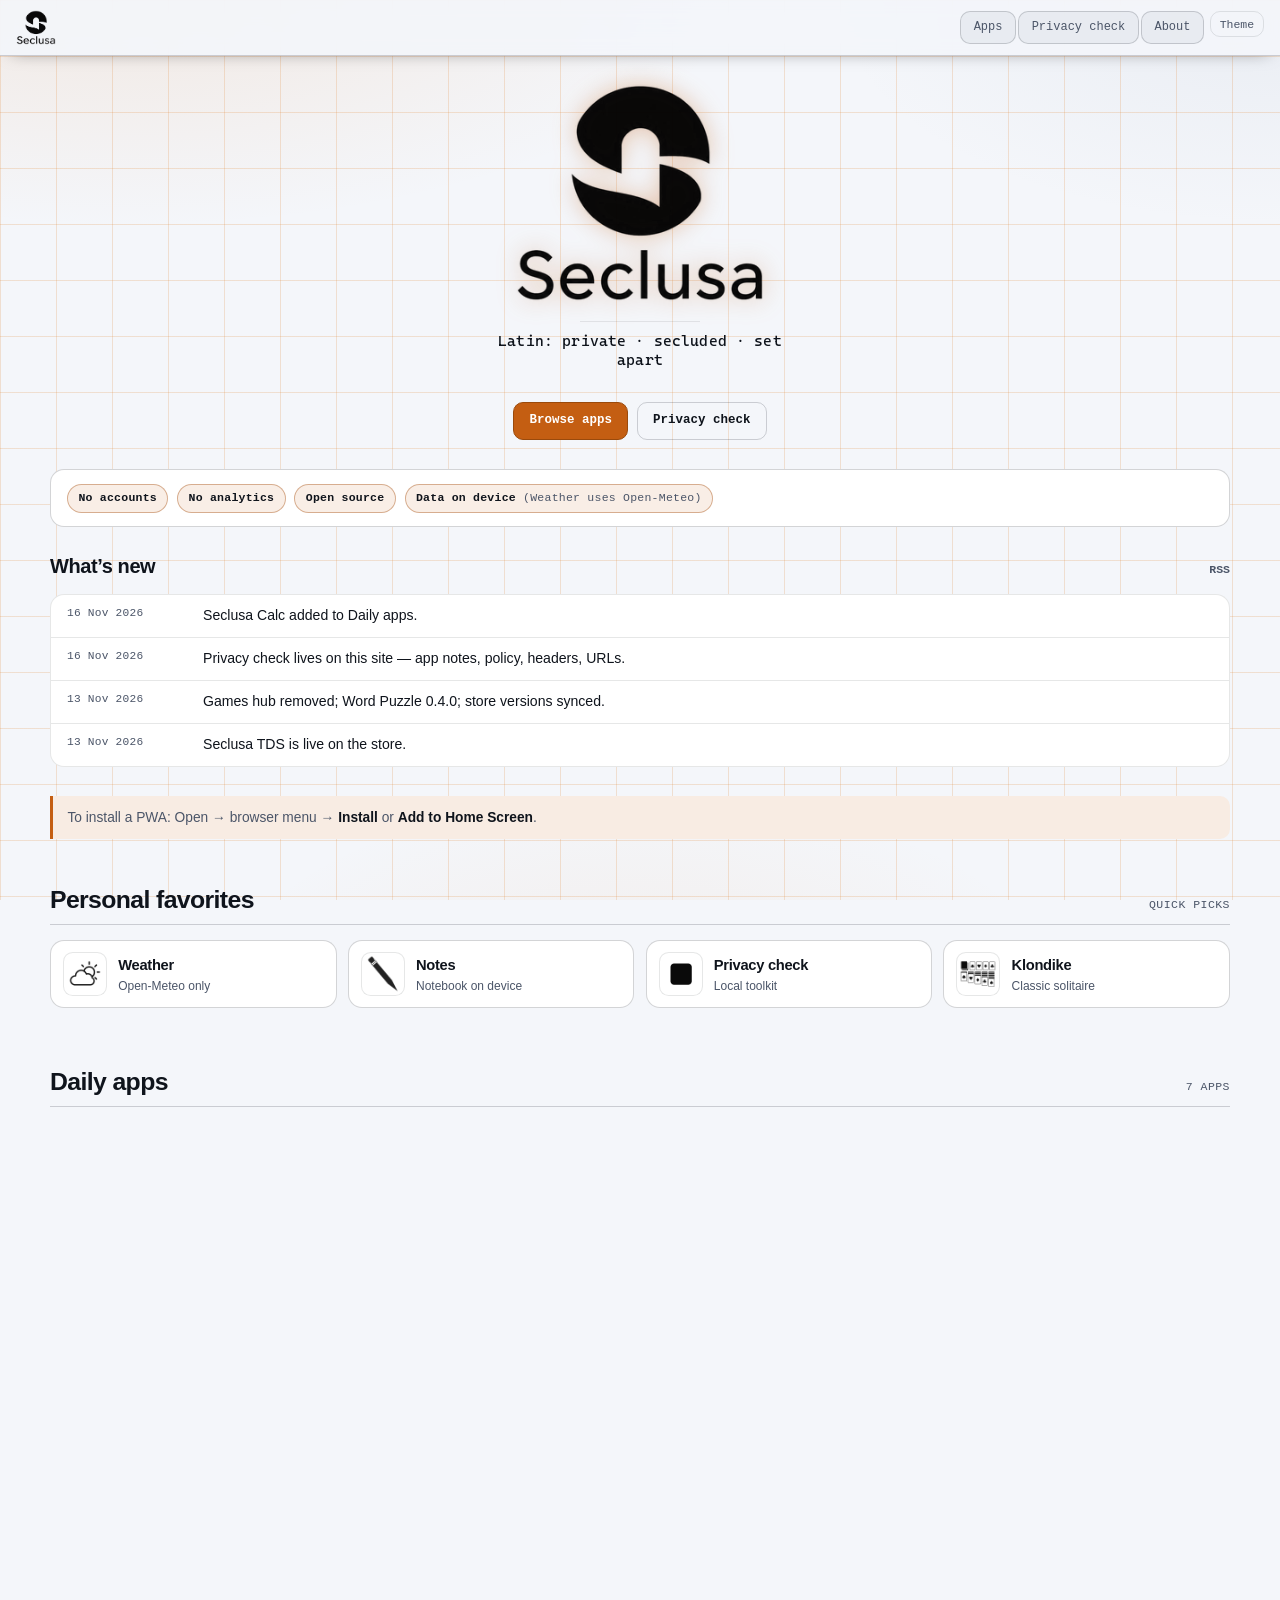
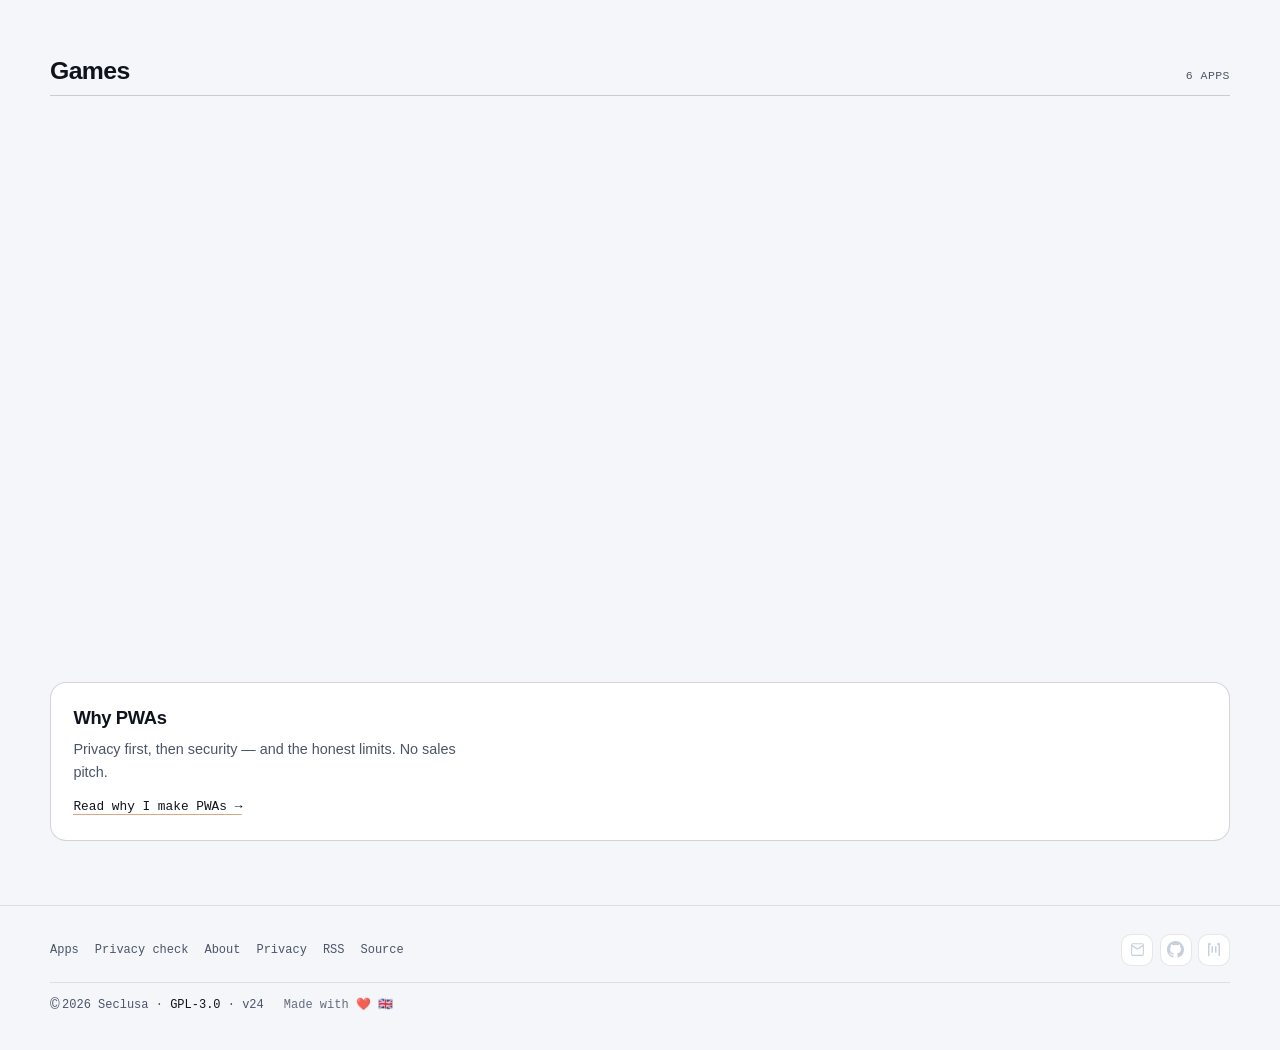
==== commit bfea7abf: "Release 24: list Seclusa Calc on the Daily apps store. Co-authored-by: Cursor <cursoragent@cursor.co" ====
--- a/index.html
+++ b/index.html
@@ -22,15 +22,15 @@
   <meta name="twitter:description" content="Seclusa app store — privacy-first PWAs. No accounts, no tracking, open source.">
   <meta name="twitter:image" content="https://ambr3.github.io/site/icons/social.png">
   <link rel="alternate" type="application/rss+xml" title="Seclusa releases" href="feed.xml">
-  <link rel="icon" type="image/png" sizes="192x192" href="icons/icon-192.png?v=23">
-  <link rel="apple-touch-icon" href="icons/apple-touch-icon.png?v=23">
-  <script src="js/theme-boot.js?v=23"></script>
-  <link rel="stylesheet" href="css/site.css?v=23">
+  <link rel="icon" type="image/png" sizes="192x192" href="icons/icon-192.png?v=24">
+  <link rel="apple-touch-icon" href="icons/apple-touch-icon.png?v=24">
+  <script src="js/theme-boot.js?v=24"></script>
+  <link rel="stylesheet" href="css/site.css?v=24">
 </head>
-<body data-site-v="23">
+<body data-site-v="24">
   <nav class="site-nav" aria-label="Primary">
     <a class="brand" href="./">
-      <img class="brand-mark" src="icons/icon-192.png?v=23" width="40" height="40" alt="Seclusa">
+      <img class="brand-mark" src="icons/icon-192.png?v=24" width="40" height="40" alt="Seclusa">
     </a>
     <ul class="links">
       <li><a href="#apps">Apps</a></li>
@@ -55,7 +55,7 @@
     <section class="hero hero--compact wrap" id="top">
       <div class="hero-copy">
         <div class="hero-brand-row">
-          <img class="hero-lockup__icon reveal" src="icons/logo.png?v=23" width="288" height="234" alt="">
+          <img class="hero-lockup__icon reveal" src="icons/logo.png?v=24" width="288" height="234" alt="">
           <div class="hero-lockup__gloss">
             <hr class="hero-lockup__rule" aria-hidden="true">
             <p class="hero-lockup__tag">
@@ -86,6 +86,10 @@
         <a class="whats-new__rss" href="feed.xml">RSS</a>
       </div>
       <ul class="whats-new__list">
+        <li>
+          <span class="whats-new__when">16 Nov 2026</span>
+          <span class="whats-new__text">Seclusa Calc added to Daily apps.</span>
+        </li>
         <li>
           <span class="whats-new__when">16 Nov 2026</span>
           <span class="whats-new__text">Privacy check lives on this site — app notes, policy, headers, URLs.</span>
@@ -145,7 +149,7 @@
         <section class="app-cat" aria-labelledby="cat-daily">
           <div class="app-cat__head">
             <h3 class="app-cat__title" id="cat-daily">Daily apps</h3>
-            <p class="app-cat__count">6 apps</p>
+            <p class="app-cat__count">7 apps</p>
           </div>
           <div class="app-grid">
             <article class="app-tile">
@@ -220,6 +224,21 @@
               <div class="app-store-actions">
                 <a class="app-btn app-btn--primary" href="https://ambr3.github.io/unit-convert/" rel="noopener noreferrer">Open</a>
                 <a class="app-btn" href="https://github.com/ambr3/unit-convert" rel="noopener noreferrer">Source</a>
+              </div>
+            </article>
+
+            <article class="app-tile">
+              <div class="app-launch">
+                <span class="app-icon app-icon--calc" aria-hidden="true"></span>
+                <div class="app-copy">
+                  <h2>Seclusa Calc</h2>
+                  <p>Scientific calculator on this device. Nothing you type is sent anywhere.</p>
+                  <div class="meta"><span>PWA</span><span>v0.1.21</span></div>
+                </div>
+              </div>
+              <div class="app-store-actions">
+                <a class="app-btn app-btn--primary" href="https://ambr3.github.io/calc/" rel="noopener noreferrer">Open</a>
+                <a class="app-btn" href="https://github.com/ambr3/calc" rel="noopener noreferrer">Source</a>
               </div>
             </article>
 
@@ -370,11 +389,11 @@
     </div>
       </div>
       <div class="foot-bottom">
-        <p class="foot-legal"><span class="foot-legal__mark" aria-hidden="true">©</span><span class="foot-legal__text">2026 Seclusa · <a href="COPYING.txt">GPL-3.0</a> · <span class="foot-ver">v23</span></span></p>
+        <p class="foot-legal"><span class="foot-legal__mark" aria-hidden="true">©</span><span class="foot-legal__text">2026 Seclusa · <a href="COPYING.txt">GPL-3.0</a> · <span class="foot-ver">v24</span></span></p>
         <p class="foot-credit">Made with ❤️ 🇬🇧</p>
       </div>
     </div>
   </footer>
-  <script src="js/site.js?v=23"></script>
+  <script src="js/site.js?v=24"></script>
 </body>
 </html>
--- a/css/site.css
+++ b/css/site.css
@@ -1390,6 +1390,7 @@
 .app-icon--tds { --glyph: url("../icons/tds-glyph.png"); }
 .app-icon--bp { --glyph: url("../icons/blood-pressure-glyph.png"); }
 .app-icon--convert { --glyph: url("../icons/convert-glyph.png"); }
+.app-icon--calc { --glyph: url("../icons/calc-glyph.png"); }
 .app-icon--privacy { --glyph: url("../icons/privacy-glyph.png"); }
 
 .app-copy {
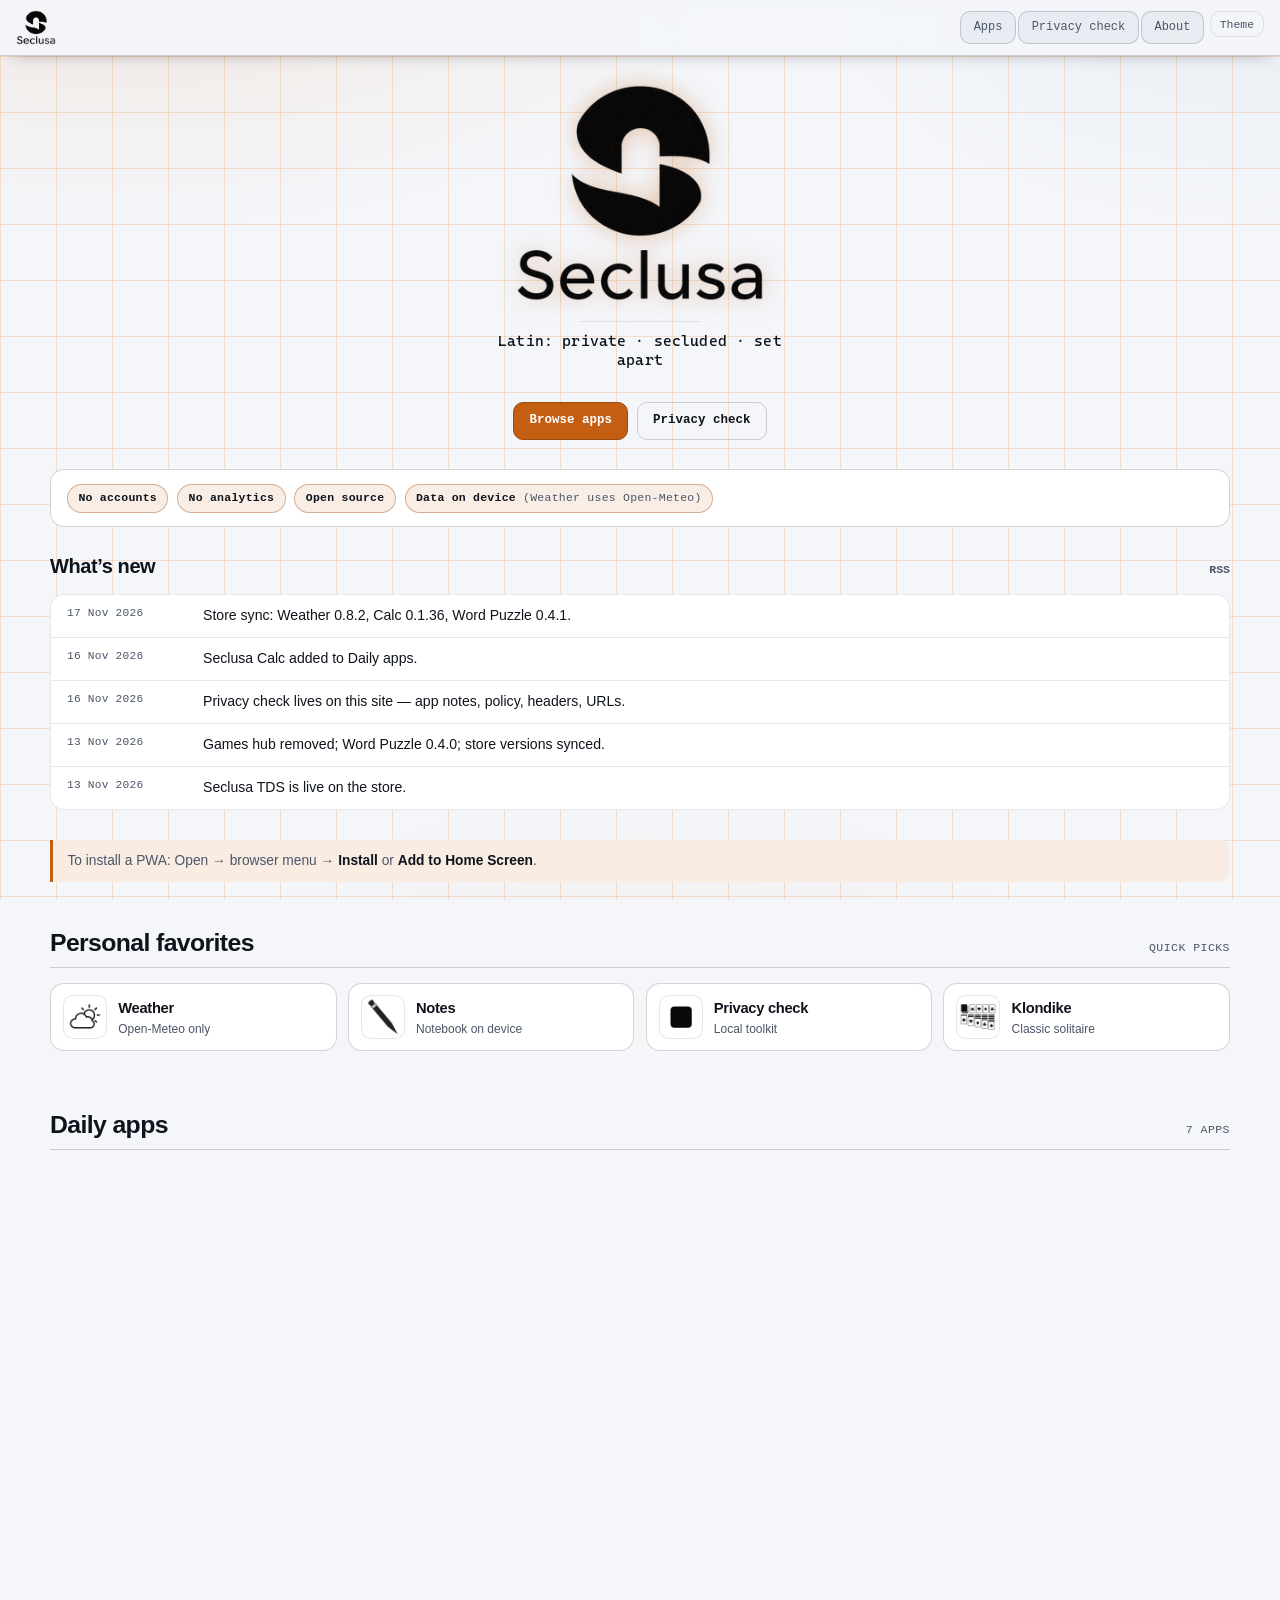
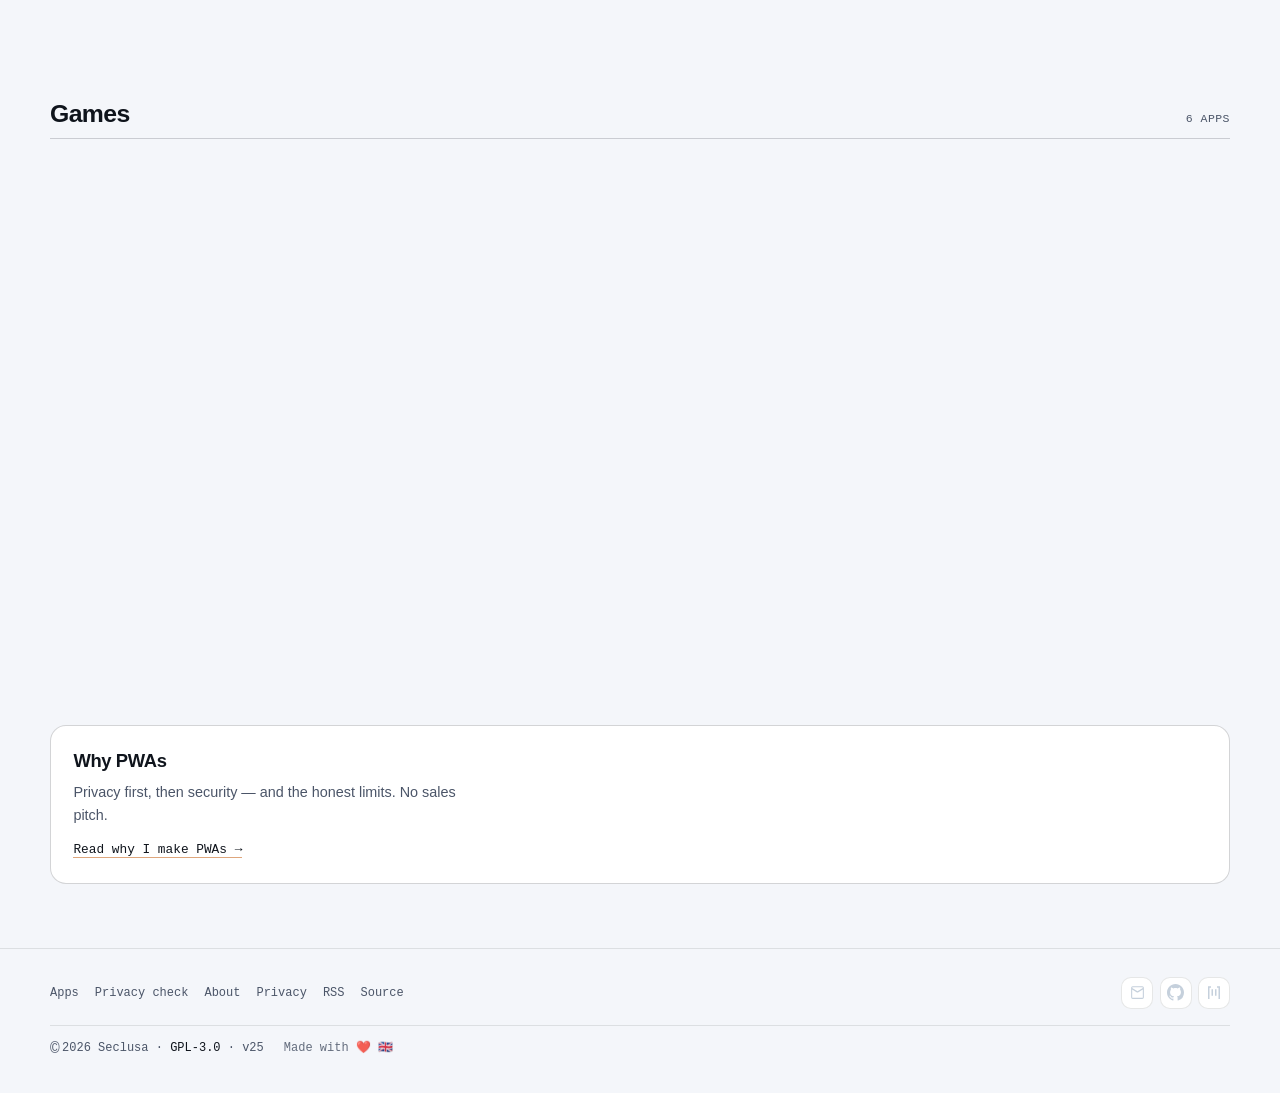
==== commit 421e8108: "Release 25: sync Weather, Calc, and Word Puzzle store versions. Co-authored-by: Cursor <cursoragent@" ====
--- a/index.html
+++ b/index.html
@@ -22,15 +22,15 @@
   <meta name="twitter:description" content="Seclusa app store — privacy-first PWAs. No accounts, no tracking, open source.">
   <meta name="twitter:image" content="https://ambr3.github.io/site/icons/social.png">
   <link rel="alternate" type="application/rss+xml" title="Seclusa releases" href="feed.xml">
-  <link rel="icon" type="image/png" sizes="192x192" href="icons/icon-192.png?v=24">
-  <link rel="apple-touch-icon" href="icons/apple-touch-icon.png?v=24">
-  <script src="js/theme-boot.js?v=24"></script>
-  <link rel="stylesheet" href="css/site.css?v=24">
+  <link rel="icon" type="image/png" sizes="192x192" href="icons/icon-192.png?v=25">
+  <link rel="apple-touch-icon" href="icons/apple-touch-icon.png?v=25">
+  <script src="js/theme-boot.js?v=25"></script>
+  <link rel="stylesheet" href="css/site.css?v=25">
 </head>
-<body data-site-v="24">
+<body data-site-v="25">
   <nav class="site-nav" aria-label="Primary">
     <a class="brand" href="./">
-      <img class="brand-mark" src="icons/icon-192.png?v=24" width="40" height="40" alt="Seclusa">
+      <img class="brand-mark" src="icons/icon-192.png?v=25" width="40" height="40" alt="Seclusa">
     </a>
     <ul class="links">
       <li><a href="#apps">Apps</a></li>
@@ -55,7 +55,7 @@
     <section class="hero hero--compact wrap" id="top">
       <div class="hero-copy">
         <div class="hero-brand-row">
-          <img class="hero-lockup__icon reveal" src="icons/logo.png?v=24" width="288" height="234" alt="">
+          <img class="hero-lockup__icon reveal" src="icons/logo.png?v=25" width="288" height="234" alt="">
           <div class="hero-lockup__gloss">
             <hr class="hero-lockup__rule" aria-hidden="true">
             <p class="hero-lockup__tag">
@@ -86,6 +86,10 @@
         <a class="whats-new__rss" href="feed.xml">RSS</a>
       </div>
       <ul class="whats-new__list">
+        <li>
+          <span class="whats-new__when">17 Nov 2026</span>
+          <span class="whats-new__text">Store sync: Weather 0.8.2, Calc 0.1.36, Word Puzzle 0.4.1.</span>
+        </li>
         <li>
           <span class="whats-new__when">16 Nov 2026</span>
           <span class="whats-new__text">Seclusa Calc added to Daily apps.</span>
@@ -158,7 +162,7 @@
                 <div class="app-copy">
                   <h2>Seclusa Weather</h2>
                   <p>Forecasts from Open-Meteo only — no weather account, no ad kit.</p>
-                  <div class="meta"><span>PWA</span><span>v0.8.1</span></div>
+                  <div class="meta"><span>PWA</span><span>v0.8.2</span></div>
                 </div>
               </div>
               <div class="app-store-actions">
@@ -233,7 +237,7 @@
                 <div class="app-copy">
                   <h2>Seclusa Calc</h2>
                   <p>Scientific calculator on this device. Nothing you type is sent anywhere.</p>
-                  <div class="meta"><span>PWA</span><span>v0.1.21</span></div>
+                  <div class="meta"><span>PWA</span><span>v0.1.36</span></div>
                 </div>
               </div>
               <div class="app-store-actions">
@@ -330,7 +334,7 @@
                 <div class="app-copy">
                   <h2>Seclusa Word Puzzle</h2>
                   <p>Puzzle, Ladder, Scrabble, Guess, and Blanks — five modes offline.</p>
-                  <div class="meta"><span>PWA</span><span>v0.4.0</span></div>
+                  <div class="meta"><span>PWA</span><span>v0.4.1</span></div>
                 </div>
               </div>
               <div class="app-store-actions">
@@ -389,11 +393,11 @@
     </div>
       </div>
       <div class="foot-bottom">
-        <p class="foot-legal"><span class="foot-legal__mark" aria-hidden="true">©</span><span class="foot-legal__text">2026 Seclusa · <a href="COPYING.txt">GPL-3.0</a> · <span class="foot-ver">v24</span></span></p>
+        <p class="foot-legal"><span class="foot-legal__mark" aria-hidden="true">©</span><span class="foot-legal__text">2026 Seclusa · <a href="COPYING.txt">GPL-3.0</a> · <span class="foot-ver">v25</span></span></p>
         <p class="foot-credit">Made with ❤️ 🇬🇧</p>
       </div>
     </div>
   </footer>
-  <script src="js/site.js?v=24"></script>
+  <script src="js/site.js?v=25"></script>
 </body>
 </html>
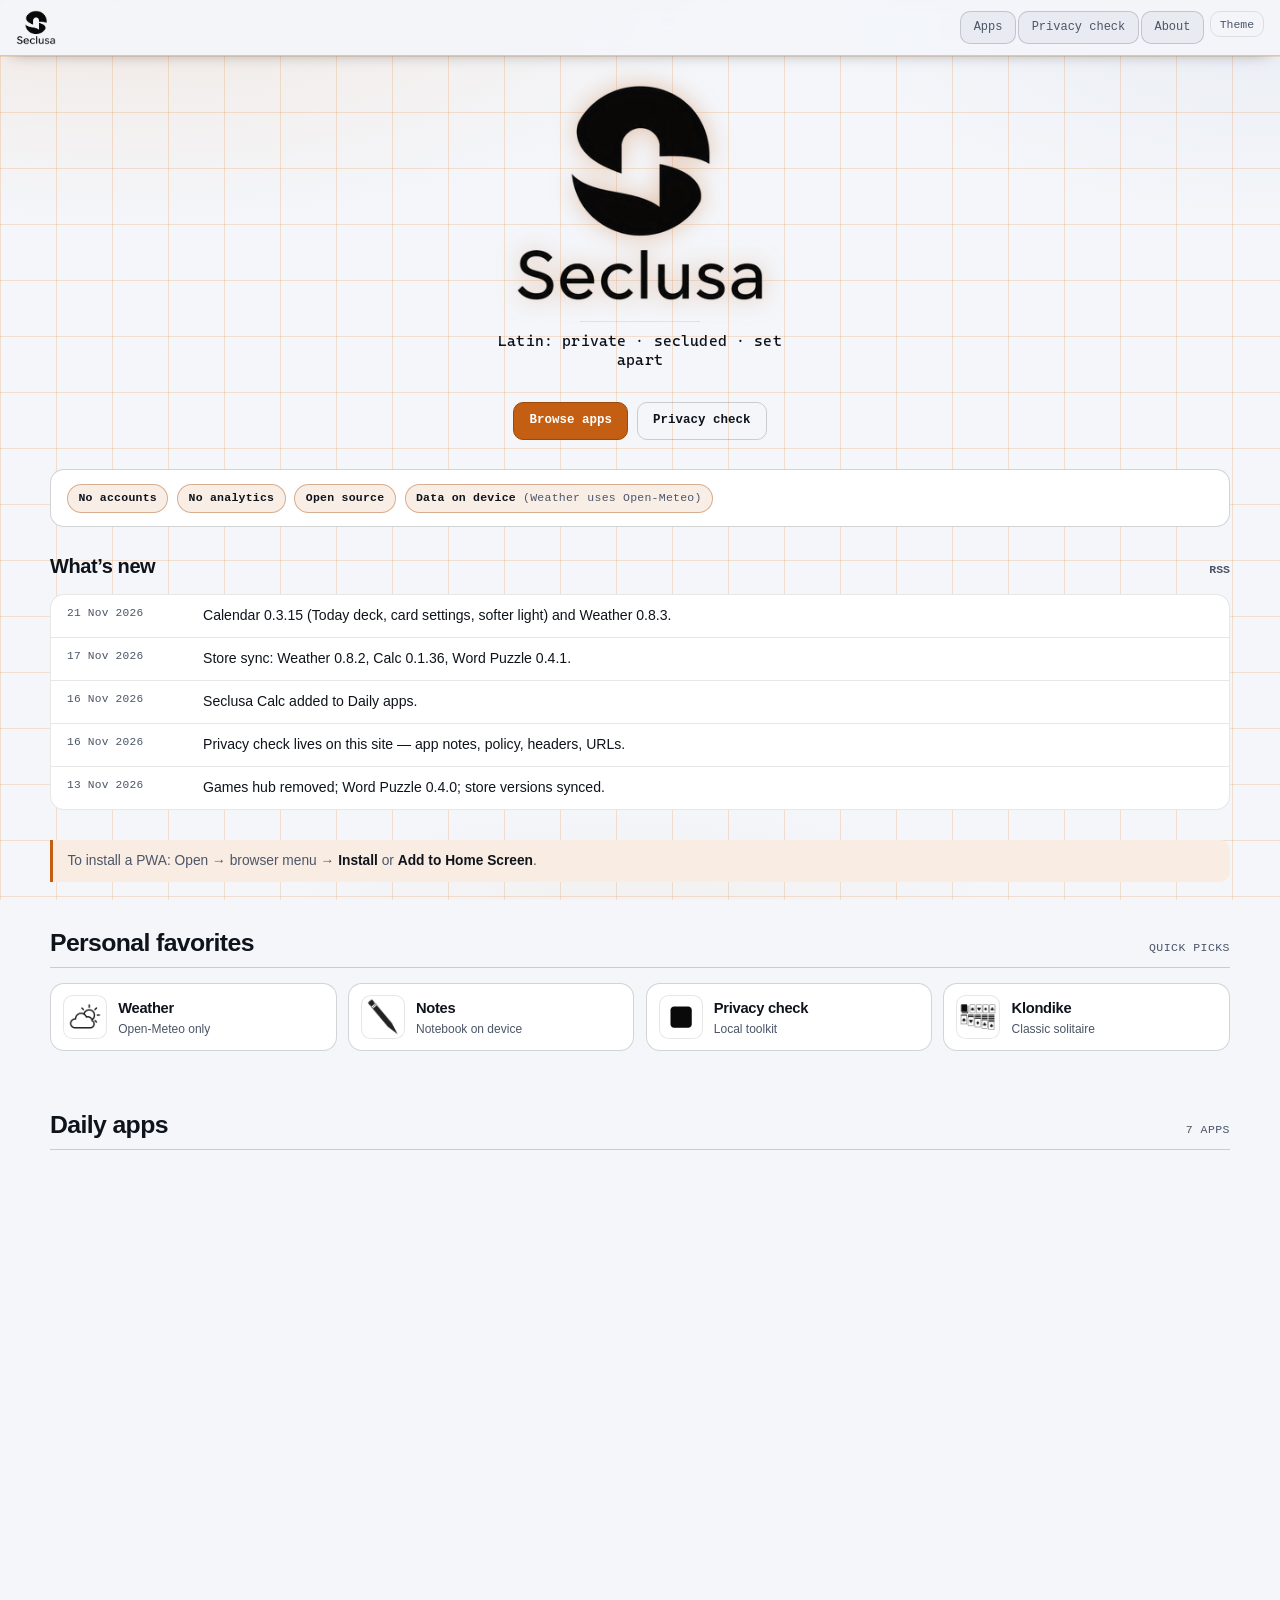
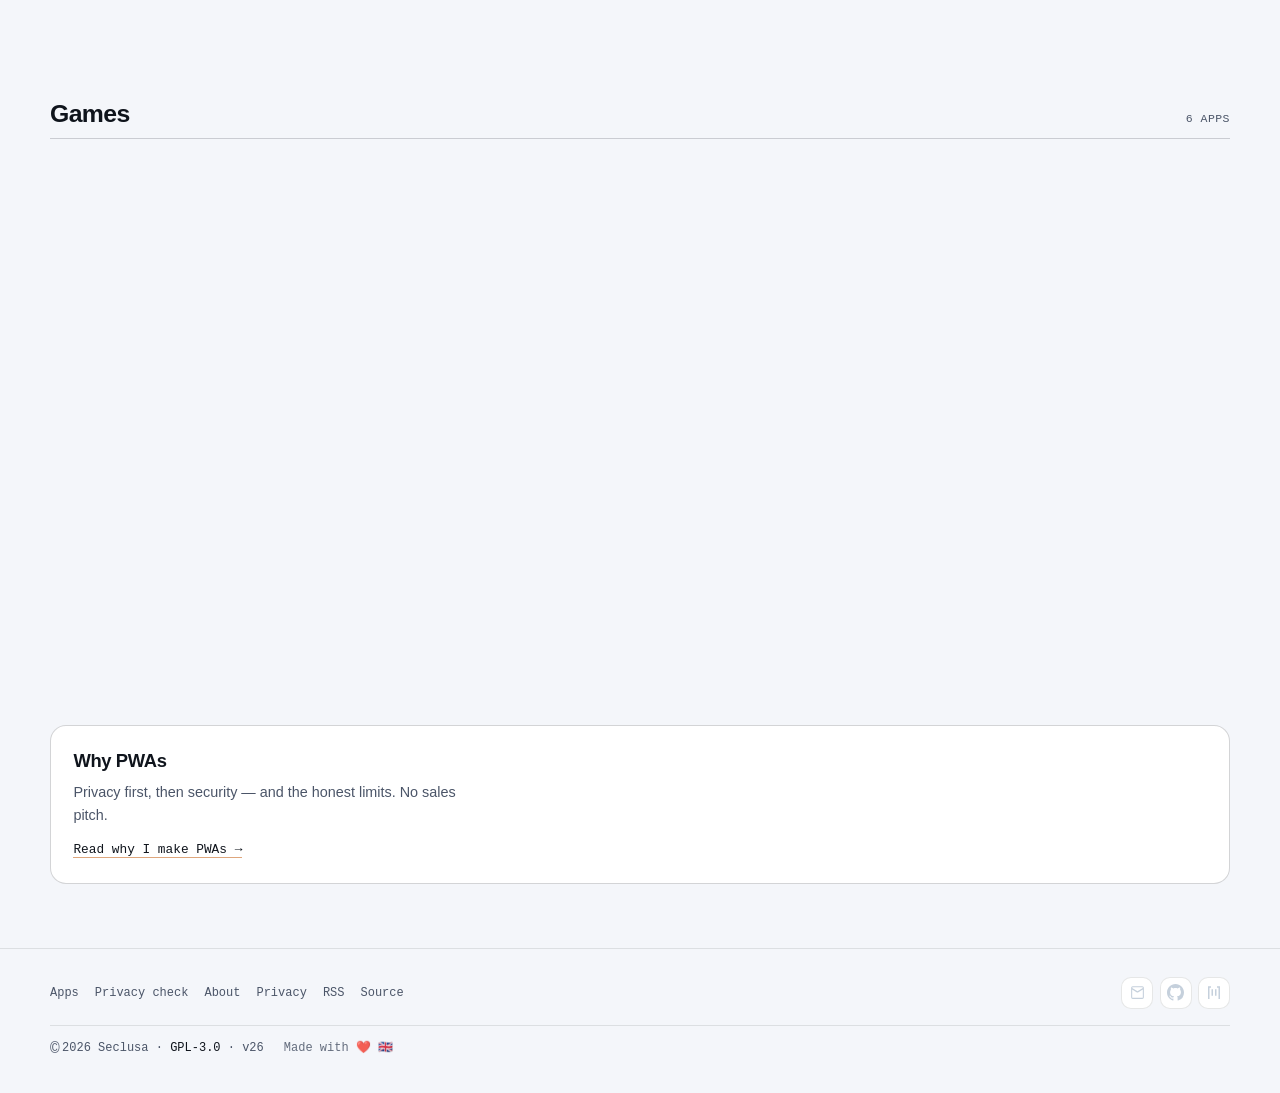
==== commit 9a2bbcb8: "Release 26: sync Calendar 0.3.15 and Weather 0.8.3 store versions. Co-authored-by: Cursor <cursorage" ====
--- a/index.html
+++ b/index.html
@@ -22,15 +22,15 @@
   <meta name="twitter:description" content="Seclusa app store — privacy-first PWAs. No accounts, no tracking, open source.">
   <meta name="twitter:image" content="https://ambr3.github.io/site/icons/social.png">
   <link rel="alternate" type="application/rss+xml" title="Seclusa releases" href="feed.xml">
-  <link rel="icon" type="image/png" sizes="192x192" href="icons/icon-192.png?v=25">
-  <link rel="apple-touch-icon" href="icons/apple-touch-icon.png?v=25">
-  <script src="js/theme-boot.js?v=25"></script>
-  <link rel="stylesheet" href="css/site.css?v=25">
+  <link rel="icon" type="image/png" sizes="192x192" href="icons/icon-192.png?v=26">
+  <link rel="apple-touch-icon" href="icons/apple-touch-icon.png?v=26">
+  <script src="js/theme-boot.js?v=26"></script>
+  <link rel="stylesheet" href="css/site.css?v=26">
 </head>
-<body data-site-v="25">
+<body data-site-v="26">
   <nav class="site-nav" aria-label="Primary">
     <a class="brand" href="./">
-      <img class="brand-mark" src="icons/icon-192.png?v=25" width="40" height="40" alt="Seclusa">
+      <img class="brand-mark" src="icons/icon-192.png?v=26" width="40" height="40" alt="Seclusa">
     </a>
     <ul class="links">
       <li><a href="#apps">Apps</a></li>
@@ -55,7 +55,7 @@
     <section class="hero hero--compact wrap" id="top">
       <div class="hero-copy">
         <div class="hero-brand-row">
-          <img class="hero-lockup__icon reveal" src="icons/logo.png?v=25" width="288" height="234" alt="">
+          <img class="hero-lockup__icon reveal" src="icons/logo.png?v=26" width="288" height="234" alt="">
           <div class="hero-lockup__gloss">
             <hr class="hero-lockup__rule" aria-hidden="true">
             <p class="hero-lockup__tag">
@@ -86,6 +86,10 @@
         <a class="whats-new__rss" href="feed.xml">RSS</a>
       </div>
       <ul class="whats-new__list">
+        <li>
+          <span class="whats-new__when">21 Nov 2026</span>
+          <span class="whats-new__text">Calendar 0.3.15 (Today deck, card settings, softer light) and Weather 0.8.3.</span>
+        </li>
         <li>
           <span class="whats-new__when">17 Nov 2026</span>
           <span class="whats-new__text">Store sync: Weather 0.8.2, Calc 0.1.36, Word Puzzle 0.4.1.</span>
@@ -101,10 +105,6 @@
         <li>
           <span class="whats-new__when">13 Nov 2026</span>
           <span class="whats-new__text">Games hub removed; Word Puzzle 0.4.0; store versions synced.</span>
-        </li>
-        <li>
-          <span class="whats-new__when">13 Nov 2026</span>
-          <span class="whats-new__text">Seclusa TDS is live on the store.</span>
         </li>
       </ul>
     </section>
@@ -162,7 +162,7 @@
                 <div class="app-copy">
                   <h2>Seclusa Weather</h2>
                   <p>Forecasts from Open-Meteo only — no weather account, no ad kit.</p>
-                  <div class="meta"><span>PWA</span><span>v0.8.2</span></div>
+                  <div class="meta"><span>PWA</span><span>v0.8.3</span></div>
                 </div>
               </div>
               <div class="app-store-actions">
@@ -192,7 +192,7 @@
                 <div class="app-copy">
                   <h2>Seclusa Calendar</h2>
                   <p>Events on this device. No Google Calendar account required.</p>
-                  <div class="meta"><span>PWA</span><span>v0.3.12</span></div>
+                  <div class="meta"><span>PWA</span><span>v0.3.15</span></div>
                 </div>
               </div>
               <div class="app-store-actions">
@@ -393,11 +393,11 @@
     </div>
       </div>
       <div class="foot-bottom">
-        <p class="foot-legal"><span class="foot-legal__mark" aria-hidden="true">©</span><span class="foot-legal__text">2026 Seclusa · <a href="COPYING.txt">GPL-3.0</a> · <span class="foot-ver">v25</span></span></p>
+        <p class="foot-legal"><span class="foot-legal__mark" aria-hidden="true">©</span><span class="foot-legal__text">2026 Seclusa · <a href="COPYING.txt">GPL-3.0</a> · <span class="foot-ver">v26</span></span></p>
         <p class="foot-credit">Made with ❤️ 🇬🇧</p>
       </div>
     </div>
   </footer>
-  <script src="js/site.js?v=25"></script>
+  <script src="js/site.js?v=26"></script>
 </body>
 </html>
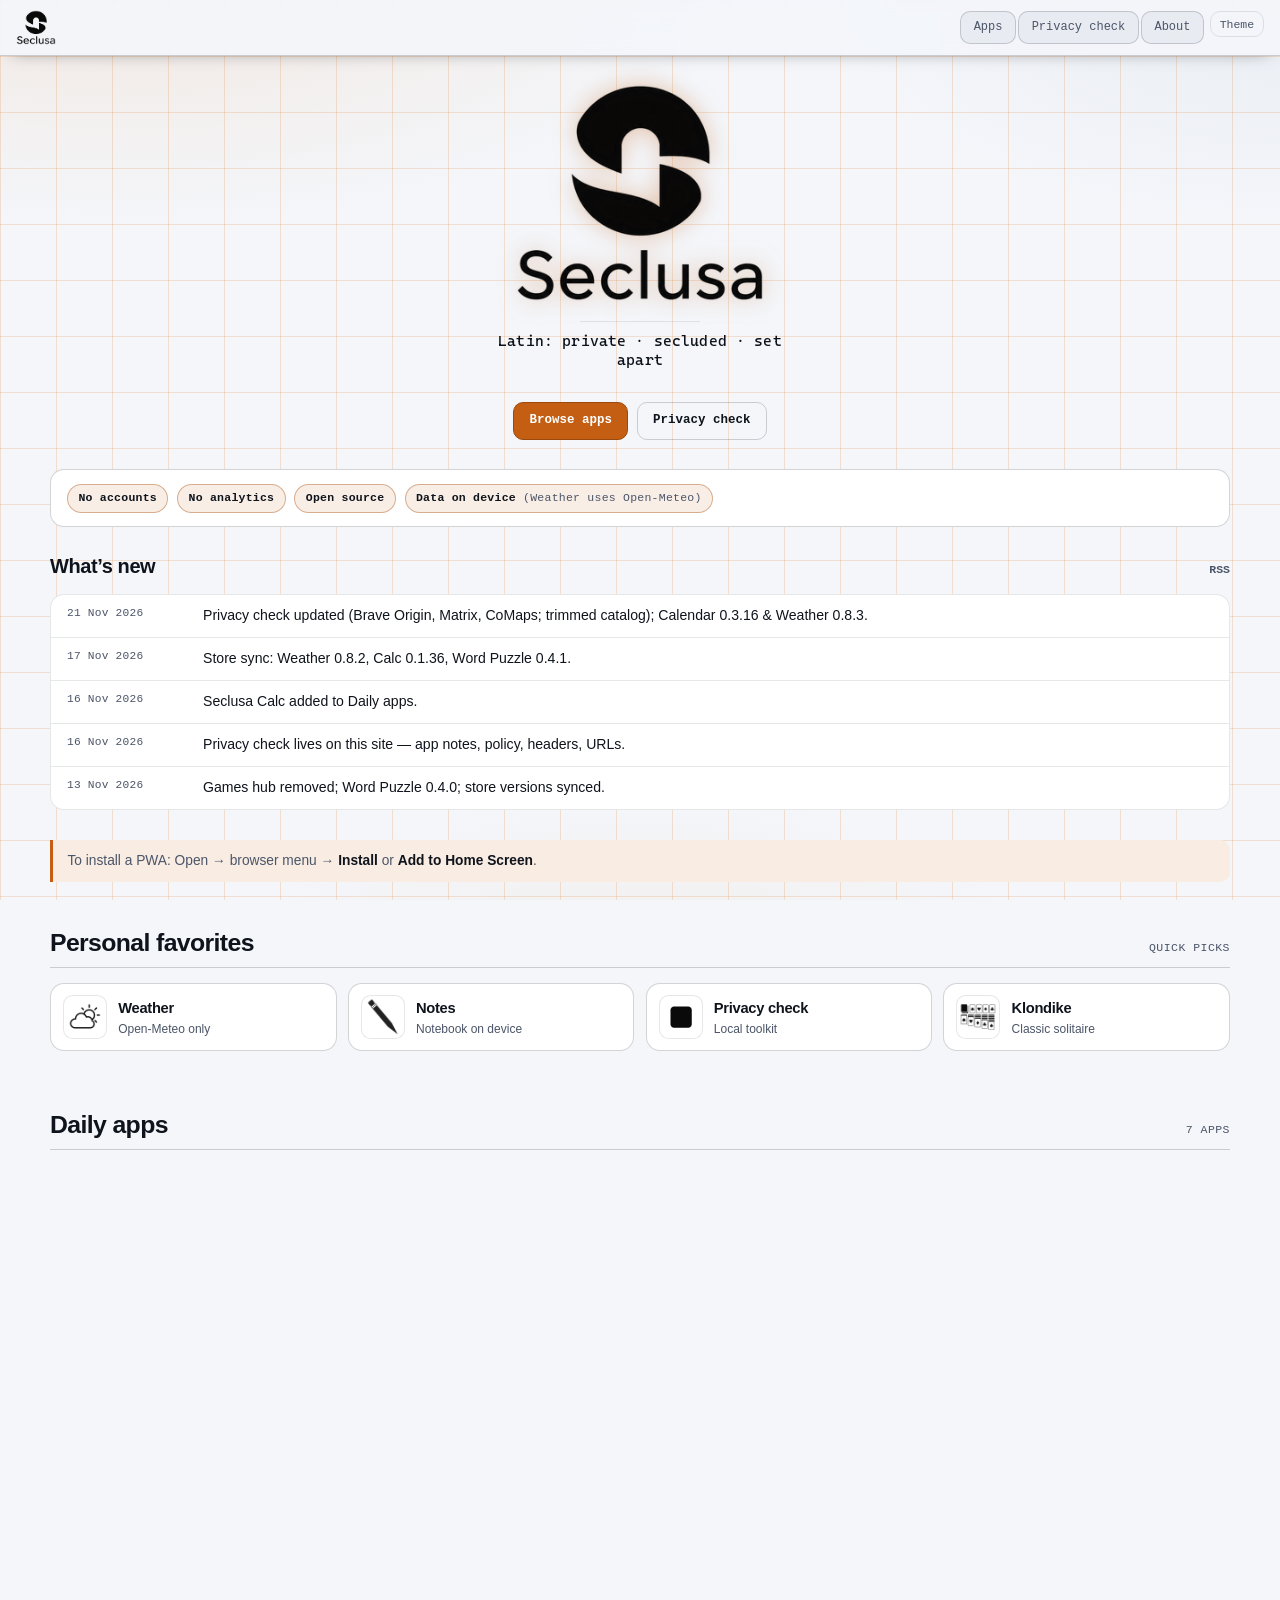
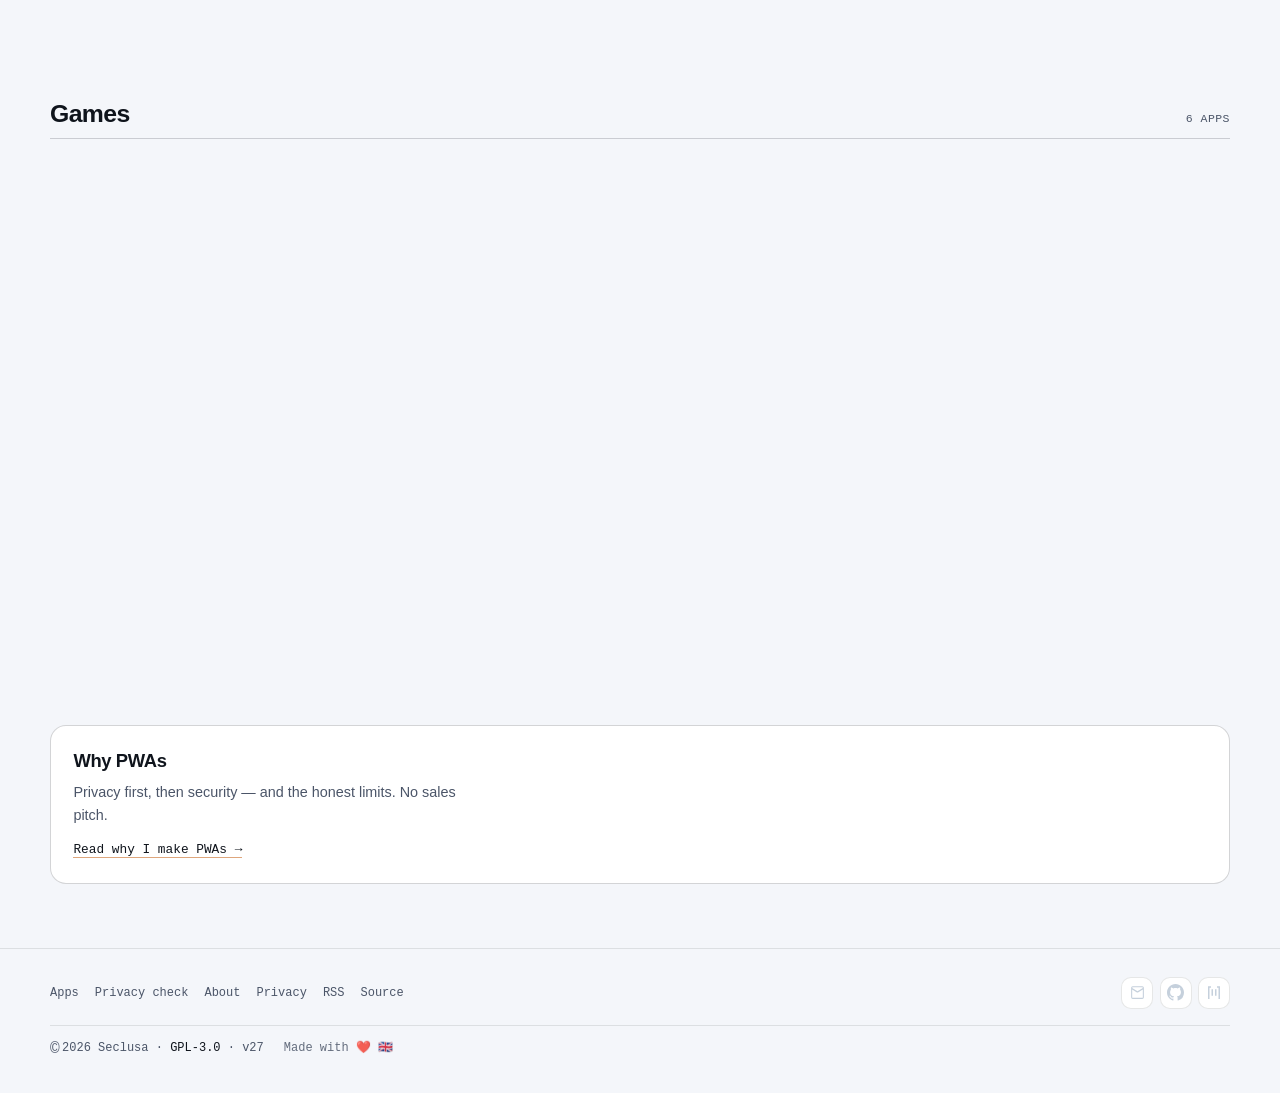
==== commit da6adb9c: "Release 27: update Privacy check catalog/copy and sync Calendar 0.3.16. Co-authored-by: Cursor <curs" ====
--- a/index.html
+++ b/index.html
@@ -22,15 +22,15 @@
   <meta name="twitter:description" content="Seclusa app store — privacy-first PWAs. No accounts, no tracking, open source.">
   <meta name="twitter:image" content="https://ambr3.github.io/site/icons/social.png">
   <link rel="alternate" type="application/rss+xml" title="Seclusa releases" href="feed.xml">
-  <link rel="icon" type="image/png" sizes="192x192" href="icons/icon-192.png?v=26">
-  <link rel="apple-touch-icon" href="icons/apple-touch-icon.png?v=26">
-  <script src="js/theme-boot.js?v=26"></script>
-  <link rel="stylesheet" href="css/site.css?v=26">
+  <link rel="icon" type="image/png" sizes="192x192" href="icons/icon-192.png?v=27">
+  <link rel="apple-touch-icon" href="icons/apple-touch-icon.png?v=27">
+  <script src="js/theme-boot.js?v=27"></script>
+  <link rel="stylesheet" href="css/site.css?v=27">
 </head>
-<body data-site-v="26">
+<body data-site-v="27">
   <nav class="site-nav" aria-label="Primary">
     <a class="brand" href="./">
-      <img class="brand-mark" src="icons/icon-192.png?v=26" width="40" height="40" alt="Seclusa">
+      <img class="brand-mark" src="icons/icon-192.png?v=27" width="40" height="40" alt="Seclusa">
     </a>
     <ul class="links">
       <li><a href="#apps">Apps</a></li>
@@ -55,7 +55,7 @@
     <section class="hero hero--compact wrap" id="top">
       <div class="hero-copy">
         <div class="hero-brand-row">
-          <img class="hero-lockup__icon reveal" src="icons/logo.png?v=26" width="288" height="234" alt="">
+          <img class="hero-lockup__icon reveal" src="icons/logo.png?v=27" width="288" height="234" alt="">
           <div class="hero-lockup__gloss">
             <hr class="hero-lockup__rule" aria-hidden="true">
             <p class="hero-lockup__tag">
@@ -88,7 +88,7 @@
       <ul class="whats-new__list">
         <li>
           <span class="whats-new__when">21 Nov 2026</span>
-          <span class="whats-new__text">Calendar 0.3.15 (Today deck, card settings, softer light) and Weather 0.8.3.</span>
+          <span class="whats-new__text">Privacy check updated (Brave Origin, Matrix, CoMaps; trimmed catalog); Calendar 0.3.16 &amp; Weather 0.8.3.</span>
         </li>
         <li>
           <span class="whats-new__when">17 Nov 2026</span>
@@ -192,7 +192,7 @@
                 <div class="app-copy">
                   <h2>Seclusa Calendar</h2>
                   <p>Events on this device. No Google Calendar account required.</p>
-                  <div class="meta"><span>PWA</span><span>v0.3.15</span></div>
+                  <div class="meta"><span>PWA</span><span>v0.3.16</span></div>
                 </div>
               </div>
               <div class="app-store-actions">
@@ -393,11 +393,11 @@
     </div>
       </div>
       <div class="foot-bottom">
-        <p class="foot-legal"><span class="foot-legal__mark" aria-hidden="true">©</span><span class="foot-legal__text">2026 Seclusa · <a href="COPYING.txt">GPL-3.0</a> · <span class="foot-ver">v26</span></span></p>
+        <p class="foot-legal"><span class="foot-legal__mark" aria-hidden="true">©</span><span class="foot-legal__text">2026 Seclusa · <a href="COPYING.txt">GPL-3.0</a> · <span class="foot-ver">v27</span></span></p>
         <p class="foot-credit">Made with ❤️ 🇬🇧</p>
       </div>
     </div>
   </footer>
-  <script src="js/site.js?v=26"></script>
+  <script src="js/site.js?v=27"></script>
 </body>
 </html>
